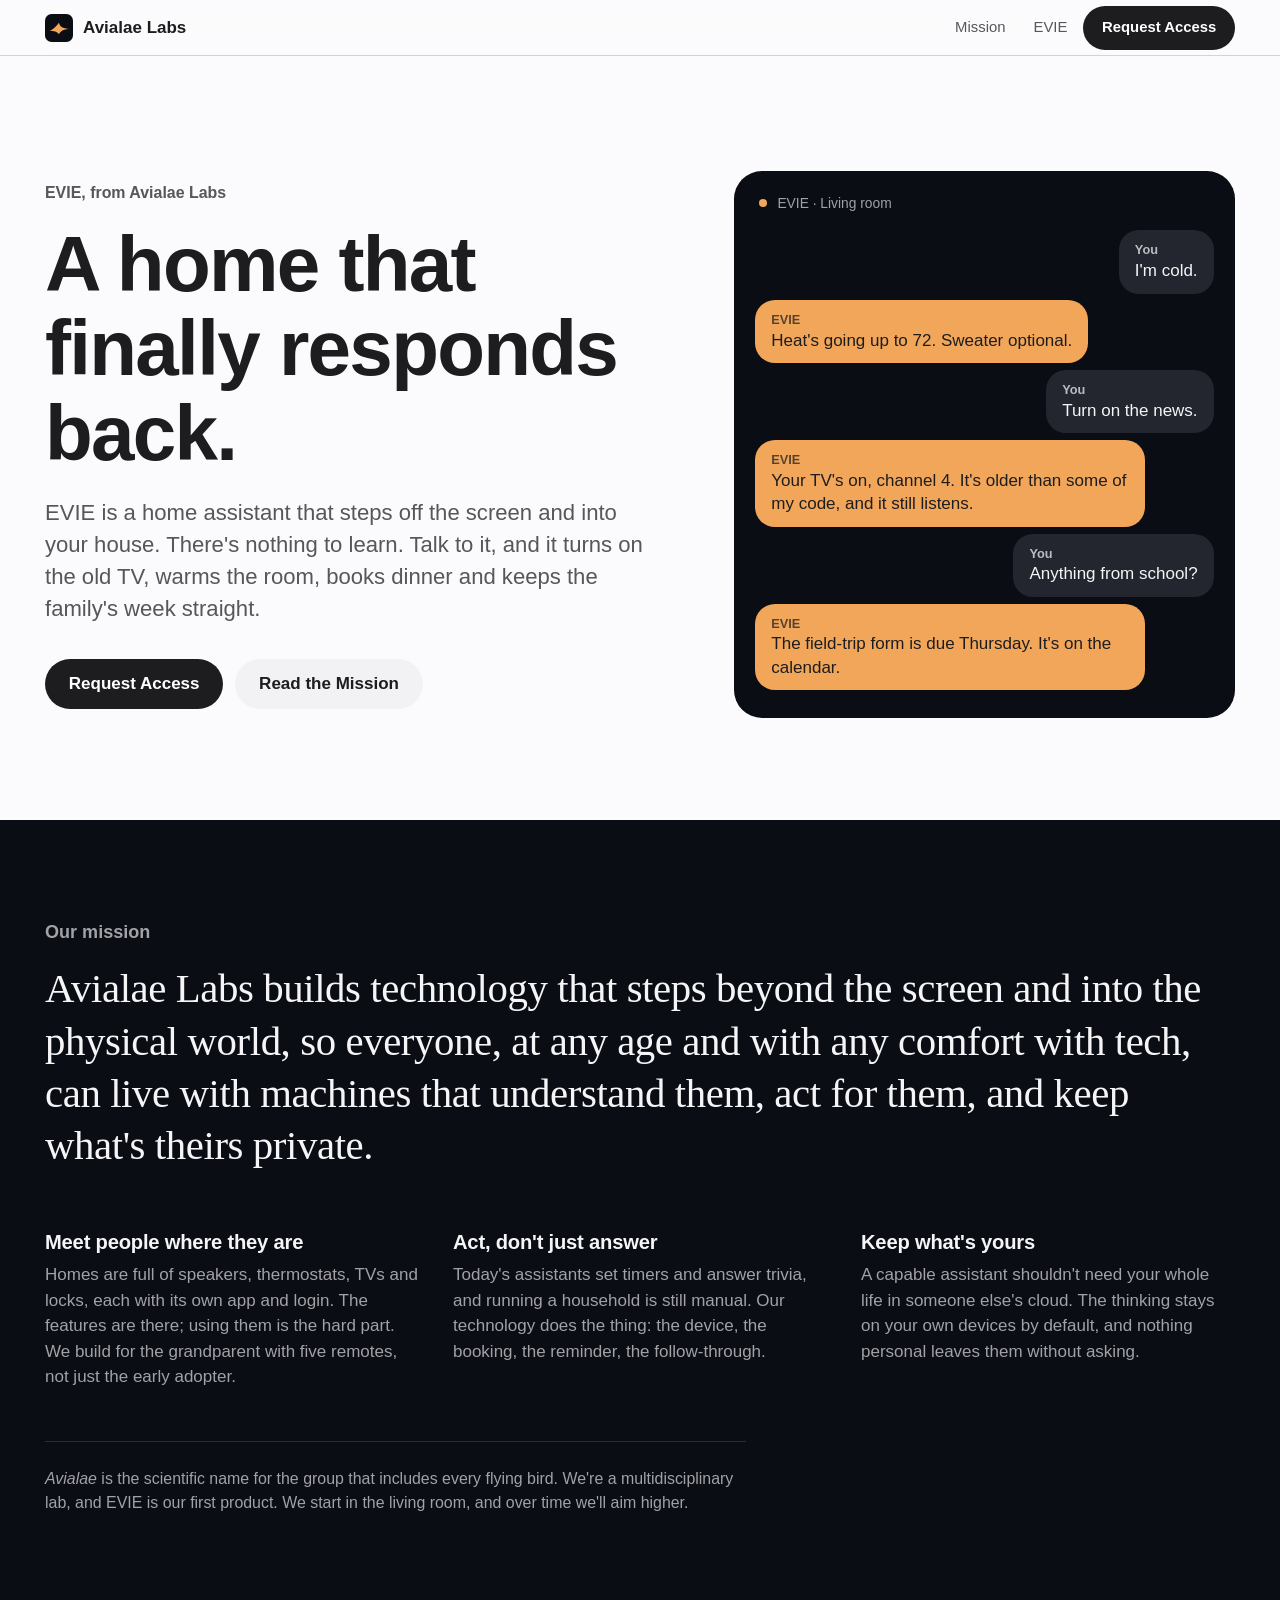
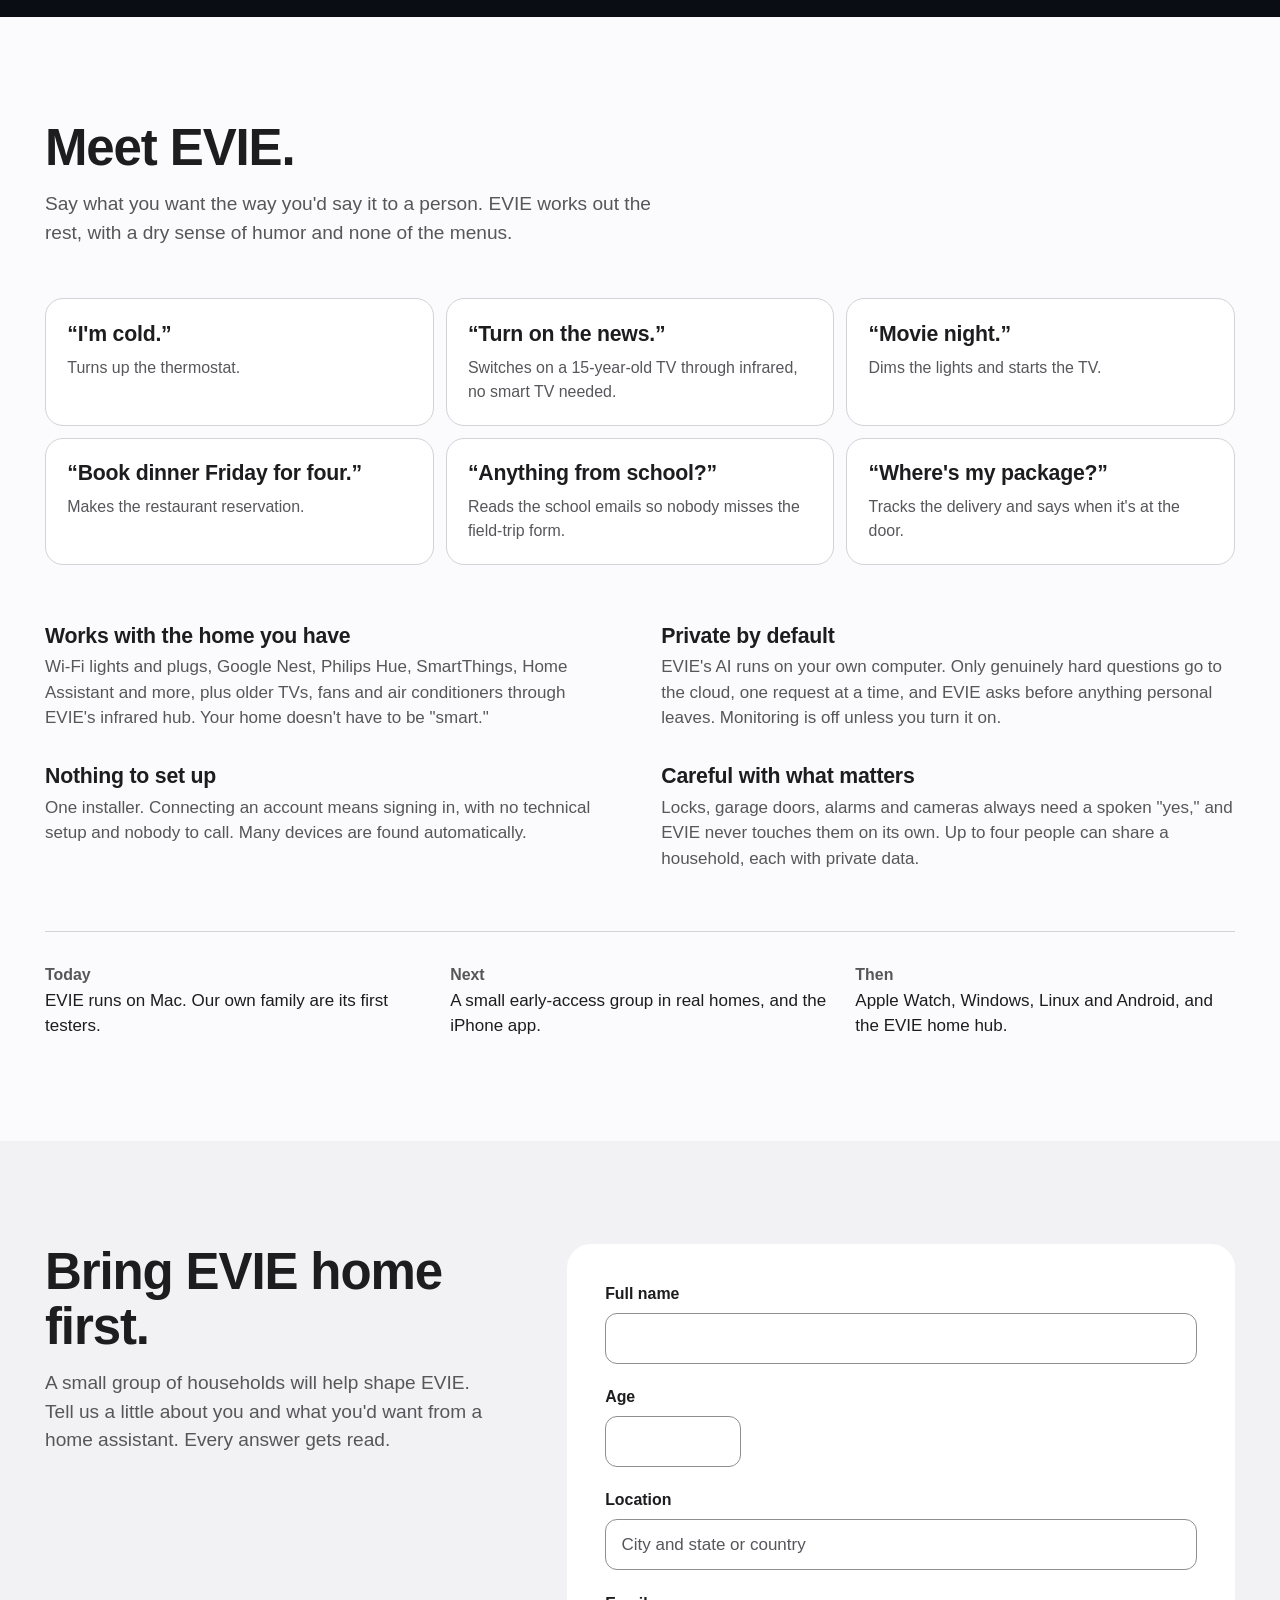
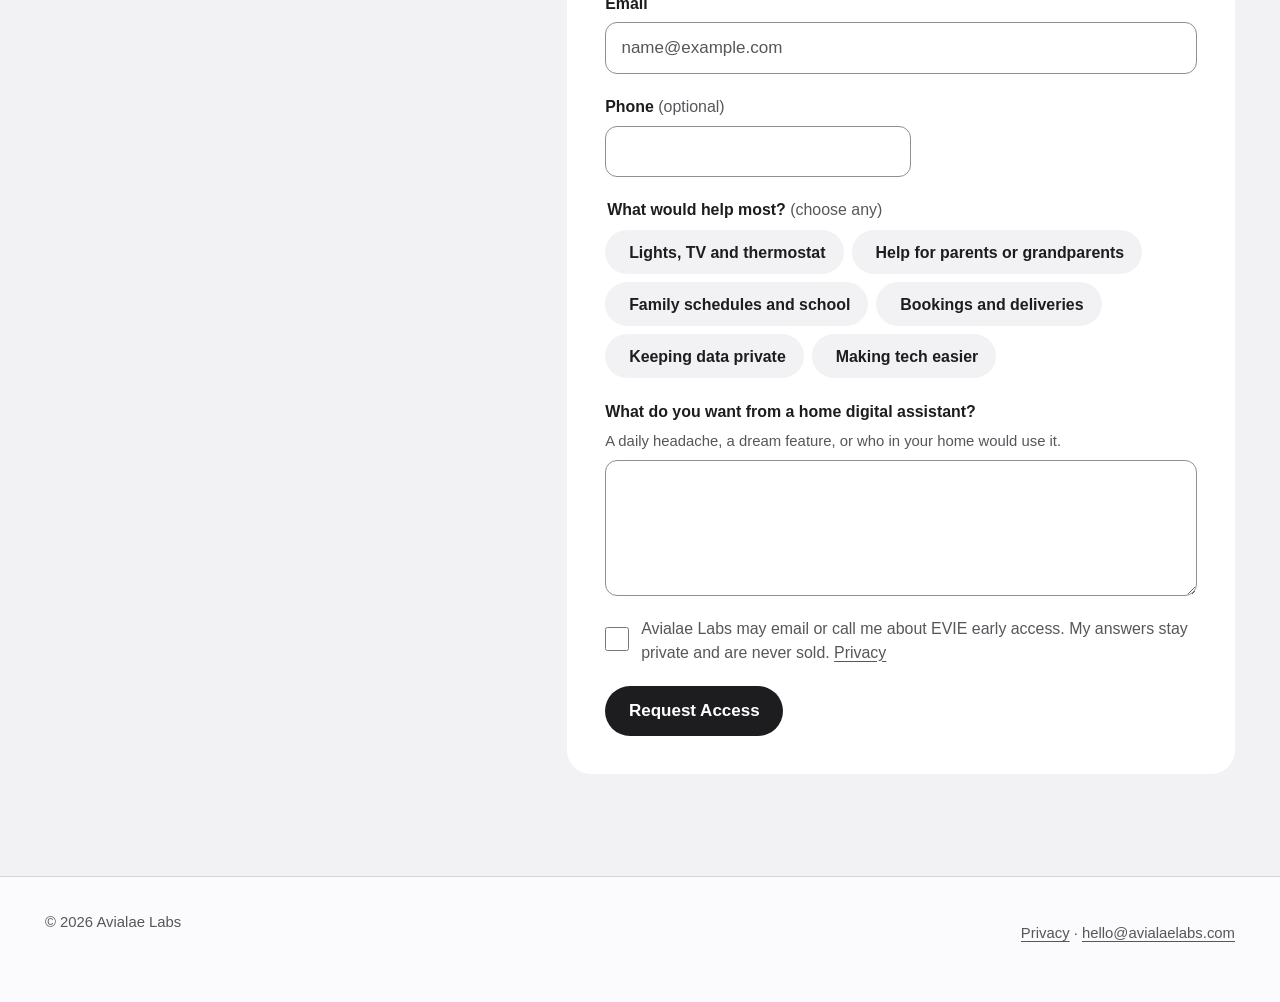
==== index.html @ 268e0ecb "avialaelabs.com" ====
<!doctype html>
<html lang="en">
<head>
<meta charset="utf-8">
<meta name="viewport" content="width=device-width, initial-scale=1, viewport-fit=cover">
<meta http-equiv="Content-Security-Policy" content="default-src 'none'; script-src 'self'; style-src 'self'; img-src 'self' data:; connect-src https://api.avialaelabs.com http://127.0.0.1:8092; base-uri 'none'; form-action 'none'; manifest-src 'self'">
<meta name="referrer" content="no-referrer">
<meta name="color-scheme" content="light dark">
<meta name="theme-color" content="#fbfbfd" media="(prefers-color-scheme: light)">
<meta name="theme-color" content="#0b0d14" media="(prefers-color-scheme: dark)">
<title>Avialae Labs · EVIE</title>
<meta name="description" content="Avialae Labs builds technology that steps off the screen and into the physical world. Our first product, EVIE, is a home assistant you just talk to. Request early access.">
<meta property="og:title" content="Avialae Labs · EVIE">
<meta property="og:description" content="A home that finally responds back. Request early access to EVIE.">
<meta property="og:type" content="website">
<meta property="og:url" content="https://avialaelabs.com/">
<link rel="icon" href="favicon.svg" type="image/svg+xml">
<link rel="stylesheet" href="styles.css">
<script src="app.js" defer></script>
</head>
<body>
<a class="skip" href="#main">Skip to content</a>

<header class="top">
  <div class="wrap">
    <a class="brand" href="#top" aria-label="Avialae Labs, top of page">
      <svg viewBox="0 0 64 64" aria-hidden="true"><rect width="64" height="64" rx="15" fill="#0b0d14"/><path d="M10 38c8-2 14-8 22-18 2 8 5 12 22 14-12 1-18 4-22 12-5-6-11-8-22-8z" fill="#f2a65a"/></svg>
      Avialae Labs
    </a>
    <nav class="links" aria-label="Main">
      <a href="#mission">Mission</a>
      <a href="#evie">EVIE</a>
      <a class="btn small" href="#join">Request Access</a>
    </nav>
  </div>
</header>

<main id="main">
  <section class="hero" id="top">
    <div class="wrap">
      <div>
        <p class="kicker">EVIE, from Avialae Labs</p>
        <h1>A home that finally responds back.</h1>
        <p class="lede">EVIE is a home assistant that steps off the screen and into your house. There's nothing to learn. Talk to it, and it turns on the old TV, warms the room, books dinner and keeps the family's week straight.</p>
        <div class="cta">
          <a class="btn" href="#join">Request Access</a>
          <a class="btn secondary" href="#mission">Read the Mission</a>
        </div>
      </div>
      <div class="chat" role="img" aria-label="Example conversation. You: I'm cold. EVIE: Heat's going up to 72. Sweater optional. You: Turn on the news. EVIE: Your TV's on, channel 4. You: Anything from school? EVIE: The field-trip form is due Thursday. It's on the calendar.">
        <div class="head" aria-hidden="true"><span class="dot"></span> EVIE · Living room</div>
        <div class="msg you" aria-hidden="true"><span class="who">You</span>I'm cold.</div>
        <div class="msg evie" aria-hidden="true"><span class="who">EVIE</span>Heat's going up to 72. Sweater optional.</div>
        <div class="msg you" aria-hidden="true"><span class="who">You</span>Turn on the news.</div>
        <div class="msg evie" aria-hidden="true"><span class="who">EVIE</span>Your TV's on, channel 4. It's older than some of my code, and it still listens.</div>
        <div class="msg you" aria-hidden="true"><span class="who">You</span>Anything from school?</div>
        <div class="msg evie" aria-hidden="true"><span class="who">EVIE</span>The field-trip form is due Thursday. It's on the calendar.</div>
      </div>
    </div>
  </section>

  <section class="mission" id="mission">
    <div class="wrap">
      <h2>Our mission</h2>
      <blockquote>
        Avialae Labs builds technology that steps beyond the screen and into the physical world, so everyone, at any age and with any comfort with tech, can live with machines that understand them, act for them, and keep what's theirs private.
      </blockquote>
      <div class="pillars-3">
        <div>
          <h3>Meet people where they are</h3>
          <p>Homes are full of speakers, thermostats, TVs and locks, each with its own app and login. The features are there; using them is the hard part. We build for the grandparent with five remotes, not just the early adopter.</p>
        </div>
        <div>
          <h3>Act, don't just answer</h3>
          <p>Today's assistants set timers and answer trivia, and running a household is still manual. Our technology does the thing: the device, the booking, the reminder, the follow-through.</p>
        </div>
        <div>
          <h3>Keep what's yours</h3>
          <p>A capable assistant shouldn't need your whole life in someone else's cloud. The thinking stays on your own devices by default, and nothing personal leaves them without asking.</p>
        </div>
      </div>
      <p class="name-note"><i>Avialae</i> is the scientific name for the group that includes every flying bird. We're a multidisciplinary lab, and EVIE is our first product. We start in the living room, and over time we'll aim higher.</p>
    </div>
  </section>

  <section id="evie">
    <div class="wrap">
      <div class="head-block">
        <h2>Meet EVIE.</h2>
        <p>Say what you want the way you'd say it to a person. EVIE works out the rest, with a dry sense of humor and none of the menus.</p>
      </div>
      <div class="says">
        <div class="say"><q>I'm cold.</q><p>Turns up the thermostat.</p></div>
        <div class="say"><q>Turn on the news.</q><p>Switches on a 15-year-old TV through infrared, no smart TV needed.</p></div>
        <div class="say"><q>Movie night.</q><p>Dims the lights and starts the TV.</p></div>
        <div class="say"><q>Book dinner Friday for four.</q><p>Makes the restaurant reservation.</p></div>
        <div class="say"><q>Anything from school?</q><p>Reads the school emails so nobody misses the field-trip form.</p></div>
        <div class="say"><q>Where's my package?</q><p>Tracks the delivery and says when it's at the door.</p></div>
      </div>

      <div class="pillars">
        <div class="pillar">
          <h3>Works with the home you have</h3>
          <p>Wi-Fi lights and plugs, Google Nest, Philips Hue, SmartThings, Home Assistant and more, plus older TVs, fans and air conditioners through EVIE's infrared hub. Your home doesn't have to be "smart."</p>
        </div>
        <div class="pillar">
          <h3>Private by default</h3>
          <p>EVIE's AI runs on your own computer. Only genuinely hard questions go to the cloud, one request at a time, and EVIE asks before anything personal leaves. Monitoring is off unless you turn it on.</p>
        </div>
        <div class="pillar">
          <h3>Nothing to set up</h3>
          <p>One installer. Connecting an account means signing in, with no technical setup and nobody to call. Many devices are found automatically.</p>
        </div>
        <div class="pillar">
          <h3>Careful with what matters</h3>
          <p>Locks, garage doors, alarms and cameras always need a spoken "yes," and EVIE never touches them on its own. Up to four people can share a household, each with private data.</p>
        </div>
      </div>

      <div class="status">
        <div><h3>Today</h3><p>EVIE runs on Mac. Our own family are its first testers.</p></div>
        <div><h3>Next</h3><p>A small early-access group in real homes, and the iPhone app.</p></div>
        <div><h3>Then</h3><p>Apple Watch, Windows, Linux and Android, and the EVIE home hub.</p></div>
      </div>
    </div>
  </section>

  <section class="join" id="join">
    <div class="wrap">
      <div class="head-block">
        <h2>Bring EVIE home first.</h2>
        <p>A small group of households will help shape EVIE. Tell us a little about you and what you'd want from a home assistant. Every answer gets read.</p>
      </div>

      <div id="form-area">
        <form id="signup" novalidate>
          <div class="field">
            <label for="name">Full name</label>
            <input id="name" name="name" type="text" autocomplete="name" maxlength="100" required aria-describedby="name-err">
            <span class="err" id="name-err" aria-live="polite"></span>
          </div>
          <div class="field">
            <label for="age">Age</label>
            <input class="short" id="age" name="age" type="number" inputmode="numeric" min="13" max="120" required aria-describedby="age-err">
            <span class="err" id="age-err" aria-live="polite"></span>
          </div>
          <div class="field">
            <label for="location">Location</label>
            <input id="location" name="location" type="text" autocomplete="address-level2" maxlength="120" placeholder="City and state or country" required aria-describedby="location-err">
            <span class="err" id="location-err" aria-live="polite"></span>
          </div>
          <div class="field">
            <label for="email">Email</label>
            <input id="email" name="email" type="email" autocomplete="email" autocapitalize="off" spellcheck="false" maxlength="254" placeholder="name@example.com" required aria-describedby="email-err">
            <span class="err" id="email-err" aria-live="polite"></span>
          </div>
          <div class="field">
            <label for="phone">Phone <span class="opt">(optional)</span></label>
            <input class="medium" id="phone" name="phone" type="tel" autocomplete="tel" maxlength="32" aria-describedby="phone-err">
            <span class="err" id="phone-err" aria-live="polite"></span>
          </div>
          <fieldset class="field">
            <legend>What would help most? <span class="opt">(choose any)</span></legend>
            <div class="choices">
              <label class="choice"><input type="checkbox" name="interests" value="home"><span>Lights, TV and thermostat</span></label>
              <label class="choice"><input type="checkbox" name="interests" value="older"><span>Help for parents or grandparents</span></label>
              <label class="choice"><input type="checkbox" name="interests" value="family"><span>Family schedules and school</span></label>
              <label class="choice"><input type="checkbox" name="interests" value="errands"><span>Bookings and deliveries</span></label>
              <label class="choice"><input type="checkbox" name="interests" value="privacy"><span>Keeping data private</span></label>
              <label class="choice"><input type="checkbox" name="interests" value="tech"><span>Making tech easier</span></label>
            </div>
          </fieldset>
          <div class="field">
            <label for="wants">What do you want from a home digital assistant?</label>
            <span class="hint" id="wants-hint">A daily headache, a dream feature, or who in your home would use it.</span>
            <textarea id="wants" name="wants" maxlength="2000" required aria-describedby="wants-hint wants-err"></textarea>
            <span class="err" id="wants-err" aria-live="polite"></span>
          </div>
          <div class="hp" aria-hidden="true">
            <label for="company">Company</label>
            <input id="company" name="company" type="text" tabindex="-1" autocomplete="off">
          </div>
          <div class="field">
            <label class="consent">
              <span class="consent-row"><input id="consent" name="consent" type="checkbox" required aria-describedby="consent-err"></span>
              <span>Avialae Labs may email or call me about EVIE early access. My answers stay private and are never sold. <a href="privacy.html">Privacy</a></span>
            </label>
            <span class="err" id="consent-err" aria-live="polite"></span>
          </div>
          <div class="submit-row">
            <button class="btn" type="submit" id="submit">Request Access</button>
            <span id="form-status" role="status" aria-live="polite"></span>
          </div>
        </form>
      </div>
    </div>
  </section>
</main>

<footer>
  <div class="wrap">
    <span>© <span id="year">2026</span> Avialae Labs</span>
    <span><a href="privacy.html">Privacy</a> · <a href="mailto:hello@avialaelabs.com">hello@avialaelabs.com</a></span>
  </div>
</footer>
</body>
</html>
---- styles.css ----
/* Avialae Labs. Apple's system fonts and semantic tokens; the one warm color
   is EVIE's voice (amber), used only where EVIE speaks. */
:root {
  color-scheme: light dark;
  --surface: #fbfbfd;
  --raised: #ffffff;
  --fill: #f2f2f5;
  --label: #1d1d1f;
  --label-2: #56565b;
  --separator: #d2d2d7;
  --field-border: #8e8e93;
  --action: #1d1d1f;
  --action-label: #ffffff;
  --night: #0b0d14;
  --night-label: #f5f5f7;
  --night-label-2: #a1a1a6;
  --night-fill: #23262f;
  --evie: #f2a65a;
  --evie-label: #1d1d1f;
  --error: #b42318;
  --focus: #0066cc;
  --radius: 18px;
  --glass: rgba(251, 251, 253, 0.78);
}
@media (prefers-color-scheme: dark) {
  :root:not([data-theme="light"]) {
    --surface: #0b0d14; --raised: #16181f; --fill: #23262f; --label: #f5f5f7; --label-2: #a1a1a6;
    --separator: #2c2e36; --field-border: #6e6e76; --action: #f5f5f7; --action-label: #0b0d14;
    --night: #000000; --error: #ff7b6e; --focus: #5aa2ff; --glass: rgba(11, 13, 20, 0.72);
  }
}
:root[data-theme="dark"] {
  --surface: #0b0d14; --raised: #16181f; --fill: #23262f; --label: #f5f5f7; --label-2: #a1a1a6;
  --separator: #2c2e36; --field-border: #6e6e76; --action: #f5f5f7; --action-label: #0b0d14;
  --night: #000000; --error: #ff7b6e; --focus: #5aa2ff; --glass: rgba(11, 13, 20, 0.72);
}
/* Increase Contrast: stronger secondary text and edges. */
@media (prefers-contrast: more) {
  :root { --label-2: #3a3a3f; --separator: #8e8e93; --field-border: #3a3a3f; --night-label-2: #d1d1d6; }
}
@media (prefers-contrast: more) and (prefers-color-scheme: dark) {
  :root:not([data-theme="light"]) { --label-2: #d1d1d6; --separator: #8e8e93; --field-border: #c7c7cc; }
}

/* Type: system fonts. On iPhone and iPad, -apple-system-body follows the
   person's text size (Dynamic Type); everything below is in rem so it scales. */
html { font-size: 106.25%; -webkit-text-size-adjust: 100%; }
@supports (font: -apple-system-body) { html { font: -apple-system-body; } }
* { box-sizing: border-box; }
body {
  margin: 0; background: var(--surface); color: var(--label);
  font-family: -apple-system, BlinkMacSystemFont, "SF Pro Text", "Segoe UI", Roboto, "Helvetica Neue", Arial, sans-serif;
  font-size: 1rem; line-height: 1.5; -webkit-font-smoothing: antialiased; text-rendering: optimizeLegibility;
}
h1, h2, h3 {
  font-family: -apple-system, BlinkMacSystemFont, "SF Pro Display", "Segoe UI", Roboto, sans-serif;
  font-weight: 700; line-height: 1.08; letter-spacing: -0.022em; margin: 0;
}
p { margin: 0; }
a { color: inherit; text-underline-offset: 0.18em; }
:focus-visible { outline: 3px solid var(--focus); outline-offset: 3px; border-radius: 8px; }
html { scroll-behavior: smooth; }
@media (prefers-reduced-motion: reduce) { html { scroll-behavior: auto; } *, *::before { transition: none !important; animation: none !important; } }

.wrap { width: min(70rem, 100% - 32px); margin-inline: auto; }
.skip { position: absolute; left: -999px; top: 8px; z-index: 10; background: var(--raised); padding: 10px 16px; border-radius: 10px; }
.skip:focus { left: 16px; }

/* Header: the one floating, functional layer, so the one place with a material. */
.top {
  position: sticky; top: 0; z-index: 5; background: var(--glass);
  -webkit-backdrop-filter: saturate(180%) blur(20px); backdrop-filter: saturate(180%) blur(20px);
  border-bottom: 1px solid var(--separator);
}
@media (prefers-reduced-transparency: reduce) { .top { background: var(--surface); -webkit-backdrop-filter: none; backdrop-filter: none; } }
.top .wrap { display: flex; align-items: center; justify-content: space-between; gap: 16px; min-height: 3.25rem; }
.brand { display: inline-flex; align-items: center; gap: 10px; min-height: 44px; text-decoration: none; font-weight: 600; }
.brand svg { width: 28px; height: 28px; flex: none; }
.links { display: flex; align-items: center; gap: 4px; }
.links a:not(.btn) { display: inline-flex; align-items: center; min-height: 44px; padding: 0 12px; text-decoration: none; color: var(--label-2); font-size: 0.875rem; }
.links a:not(.btn):hover { color: var(--label); }
@media (max-width: 40rem) { .links a:not(.btn) { display: none; } }

/* Buttons: capsules. Filled = the one primary action; gray = everything else. */
.btn {
  display: inline-flex; align-items: center; justify-content: center; gap: 8px; min-height: 50px; padding: 0 1.4rem;
  border: 0; border-radius: 999px; background: var(--action); color: var(--action-label);
  font: inherit; font-size: 1rem; font-weight: 600; text-decoration: none; cursor: pointer;
  transition: opacity .15s ease, transform .15s ease;
}
.btn:hover { opacity: .86; }
.btn:active { transform: scale(.98); }
.btn.secondary { background: var(--fill); color: var(--label); }
.btn.small { min-height: 44px; padding: 0 1.1rem; font-size: 0.875rem; }
.btn[disabled] { opacity: .5; cursor: progress; transform: none; }

/* Hero */
.hero { padding: clamp(3rem, 9vw, 7rem) 0 clamp(3.5rem, 8vw, 6rem); }
.hero .wrap { display: grid; grid-template-columns: 1.1fr .9fr; gap: clamp(2rem, 6vw, 4.5rem); align-items: center; }
@media (max-width: 56rem) { .hero .wrap { grid-template-columns: 1fr; } }
.kicker { font-size: 0.9375rem; font-weight: 600; color: var(--label-2); margin-bottom: 1rem; }
.hero h1 { font-size: clamp(2.6rem, 6.4vw, 4.6rem); }
.lede { font-size: clamp(1.15rem, 2vw, 1.3rem); line-height: 1.45; color: var(--label-2); margin-top: 1.25rem; max-width: 32em; }
.cta { display: flex; flex-wrap: wrap; gap: 12px; margin-top: 2rem; }

/* Signature: EVIE's side of a conversation, the only warm color on the page. */
.chat { background: var(--night); color: var(--night-label); border-radius: 28px; padding: 1.25rem; }
.chat .head { display: flex; align-items: center; gap: 10px; font-size: 0.8125rem; color: var(--night-label-2); margin: 0 .25rem 1rem; }
.dot { width: 8px; height: 8px; border-radius: 50%; background: var(--evie); }
.msg { width: fit-content; max-width: 85%; padding: .65rem .95rem; border-radius: 20px; font-size: 1rem; line-height: 1.38; margin: .4rem 0; }
.msg.you { margin-left: auto; background: var(--night-fill); }
.msg.evie { background: var(--evie); color: var(--evie-label); }
.msg .who { display: block; font-size: 0.75rem; font-weight: 600; opacity: .72; }

/* Sections */
section { padding: clamp(3.5rem, 8vw, 6.5rem) 0; scroll-margin-top: 3.25rem; }
.head-block { max-width: 38rem; margin-bottom: clamp(1.75rem, 4vw, 3rem); }
.head-block h2 { font-size: clamp(2rem, 4.4vw, 3rem); }
.head-block p { color: var(--label-2); margin-top: .9rem; font-size: 1.125rem; }

.mission { background: var(--night); color: var(--night-label); }
.mission h2 { font-size: 1.0625rem; letter-spacing: 0; color: var(--night-label-2); font-weight: 600; margin-bottom: 1.25rem; }
/* The one typographic moment: New York, Apple's serif, for the mission itself. */
.mission blockquote {
  margin: 0; max-width: 30em; font-family: ui-serif, "New York", Georgia, serif; font-weight: 500;
  font-size: clamp(1.6rem, 3.4vw, 2.4rem); line-height: 1.28; letter-spacing: -0.01em;
}
.pillars-3 { display: grid; grid-template-columns: repeat(3, 1fr); gap: 2rem; margin-top: 3.5rem; }
@media (max-width: 52rem) { .pillars-3 { grid-template-columns: 1fr; gap: 1.5rem; } }
.pillars-3 h3 { font-size: 1.1875rem; letter-spacing: -0.01em; margin-bottom: .5rem; }
.pillars-3 p { color: var(--night-label-2); }
.name-note { margin-top: 3rem; padding-top: 1.5rem; border-top: 1px solid #2c2e36; color: var(--night-label-2); font-size: 0.9375rem; max-width: 44em; }

.says { display: grid; grid-template-columns: repeat(3, 1fr); gap: 12px; }
@media (max-width: 56rem) { .says { grid-template-columns: repeat(2, 1fr); } }
@media (max-width: 36rem) { .says { grid-template-columns: 1fr; } }
.say { background: var(--raised); border: 1px solid var(--separator); border-radius: var(--radius); padding: 1.25rem; }
.say q { display: block; font-size: 1.25rem; font-weight: 600; letter-spacing: -0.01em; line-height: 1.25; }
.say p { color: var(--label-2); margin-top: .5rem; font-size: 0.9375rem; }

.pillars { display: grid; grid-template-columns: repeat(2, 1fr); gap: 2rem 2.5rem; margin-top: 3.5rem; }
@media (max-width: 46rem) { .pillars { grid-template-columns: 1fr; } }
.pillar h3 { font-size: 1.25rem; letter-spacing: -0.01em; margin-bottom: .4rem; }
.pillar p { color: var(--label-2); }

.status { margin-top: 3.5rem; border-top: 1px solid var(--separator); padding-top: 2rem; display: grid; grid-template-columns: repeat(3, 1fr); gap: 1.5rem; }
@media (max-width: 46rem) { .status { grid-template-columns: 1fr; } }
.status h3 { font-size: 0.9375rem; letter-spacing: 0; color: var(--label-2); margin-bottom: .3rem; }

/* Form: one column, labels above fields, sizes that hint at the answer. */
.join { background: var(--fill); }
.join .wrap { display: grid; grid-template-columns: .8fr 1.2fr; gap: clamp(2rem, 6vw, 4.5rem); align-items: start; }
@media (max-width: 56rem) { .join .wrap { grid-template-columns: 1fr; } }
.join .head-block { position: sticky; top: 5rem; margin-bottom: 0; }
@media (max-width: 56rem) { .join .head-block { position: static; } }
form, .done { background: var(--raised); border-radius: 24px; padding: clamp(1.25rem, 3.5vw, 2.25rem); }
form { display: grid; gap: 1.25rem; }
.field { display: grid; gap: .4rem; }
label, legend { font-weight: 600; font-size: 0.9375rem; }
.opt { font-weight: 400; color: var(--label-2); }
.hint { font-size: 0.875rem; color: var(--label-2); }
input[type=text], input[type=email], input[type=tel], input[type=number], textarea {
  width: 100%; min-height: 50px; padding: .7rem .9rem; font: inherit; font-size: 1rem; color: var(--label);
  background: var(--raised); border: 1px solid var(--field-border); border-radius: 12px;
}
input.short { max-width: 8rem; }
input.medium { max-width: 18rem; }
textarea { min-height: 8rem; resize: vertical; line-height: 1.45; }
input::placeholder, textarea::placeholder { color: var(--label-2); opacity: 1; }
input:focus, textarea:focus { outline: none; border-color: var(--focus); box-shadow: 0 0 0 3px color-mix(in srgb, var(--focus) 30%, transparent); }
[aria-invalid="true"] { border-color: var(--error) !important; }
.err { color: var(--error); font-size: 0.875rem; }
.err:empty { display: none; }
fieldset { border: 0; padding: 0; margin: 0; min-width: 0; }
.choices { display: flex; flex-wrap: wrap; gap: 8px; margin-top: .5rem; }
.choice { position: relative; display: inline-flex; }
.choice input { position: absolute; inset: 0; opacity: 0; margin: 0; cursor: pointer; }
.choice span {
  display: inline-flex; align-items: center; gap: 6px; min-height: 44px; padding: 0 1rem; border-radius: 999px;
  background: var(--fill); font-size: 0.9375rem; border: 1px solid transparent;
}
/* Selected is shown by a checkmark and weight, not by color alone. */
.choice span::before { content: ""; width: 0; overflow: hidden; transition: width .15s ease; }
.choice input:checked + span { background: var(--action); color: var(--action-label); font-weight: 600; }
.choice input:checked + span::before { content: "\2713"; width: 1em; }
.choice input:focus-visible + span { outline: 3px solid var(--focus); outline-offset: 2px; }
.consent { display: flex; gap: 12px; align-items: flex-start; font-weight: 400; color: var(--label-2); font-size: 0.9375rem; }
.consent input { width: 24px; height: 24px; margin: 0; flex: none; accent-color: var(--action); }
.consent-row { min-height: 44px; display: flex; align-items: center; }
.hp { position: absolute; left: -9999px; width: 1px; height: 1px; overflow: hidden; }
.submit-row { display: flex; flex-wrap: wrap; align-items: center; gap: 1rem; }
#form-status { font-size: 0.9375rem; color: var(--error); }
.done h3 { font-size: 1.75rem; margin-bottom: .6rem; }
.done p { color: var(--label-2); }
.done svg { width: 44px; height: 44px; margin-bottom: .9rem; color: var(--label); }

footer { border-top: 1px solid var(--separator); padding: 2rem 0 2.75rem; font-size: 0.875rem; color: var(--label-2); }
footer .wrap { display: flex; flex-wrap: wrap; justify-content: space-between; gap: 1rem; }
footer a { color: var(--label-2); display: inline-flex; align-items: center; min-height: 44px; }

/* Privacy page */
.doc { width: min(44rem, 100% - 32px); margin: 0 auto; padding: 2rem 0 4.5rem; }
.doc .back { display: inline-flex; align-items: center; min-height: 44px; margin-bottom: 1.5rem; color: var(--label-2); text-decoration: none; font-size: 0.9375rem; }
.doc .back::before { content: "\2039"; font-size: 1.4em; margin-right: .35rem; line-height: 1; }
.doc h1 { font-size: clamp(2.2rem, 6vw, 3rem); margin-bottom: .4rem; }
.doc h2 { font-size: 1.375rem; letter-spacing: -0.01em; margin: 2.25rem 0 .5rem; }
.doc p, .doc li { color: var(--label-2); }
.doc ul { padding-left: 1.2em; margin: 0; }
.doc li + li { margin-top: .35rem; }
.doc .updated { font-size: 0.9375rem; border-bottom: 1px solid var(--separator); padding-bottom: 1.5rem; }
.doc a { color: var(--label); }
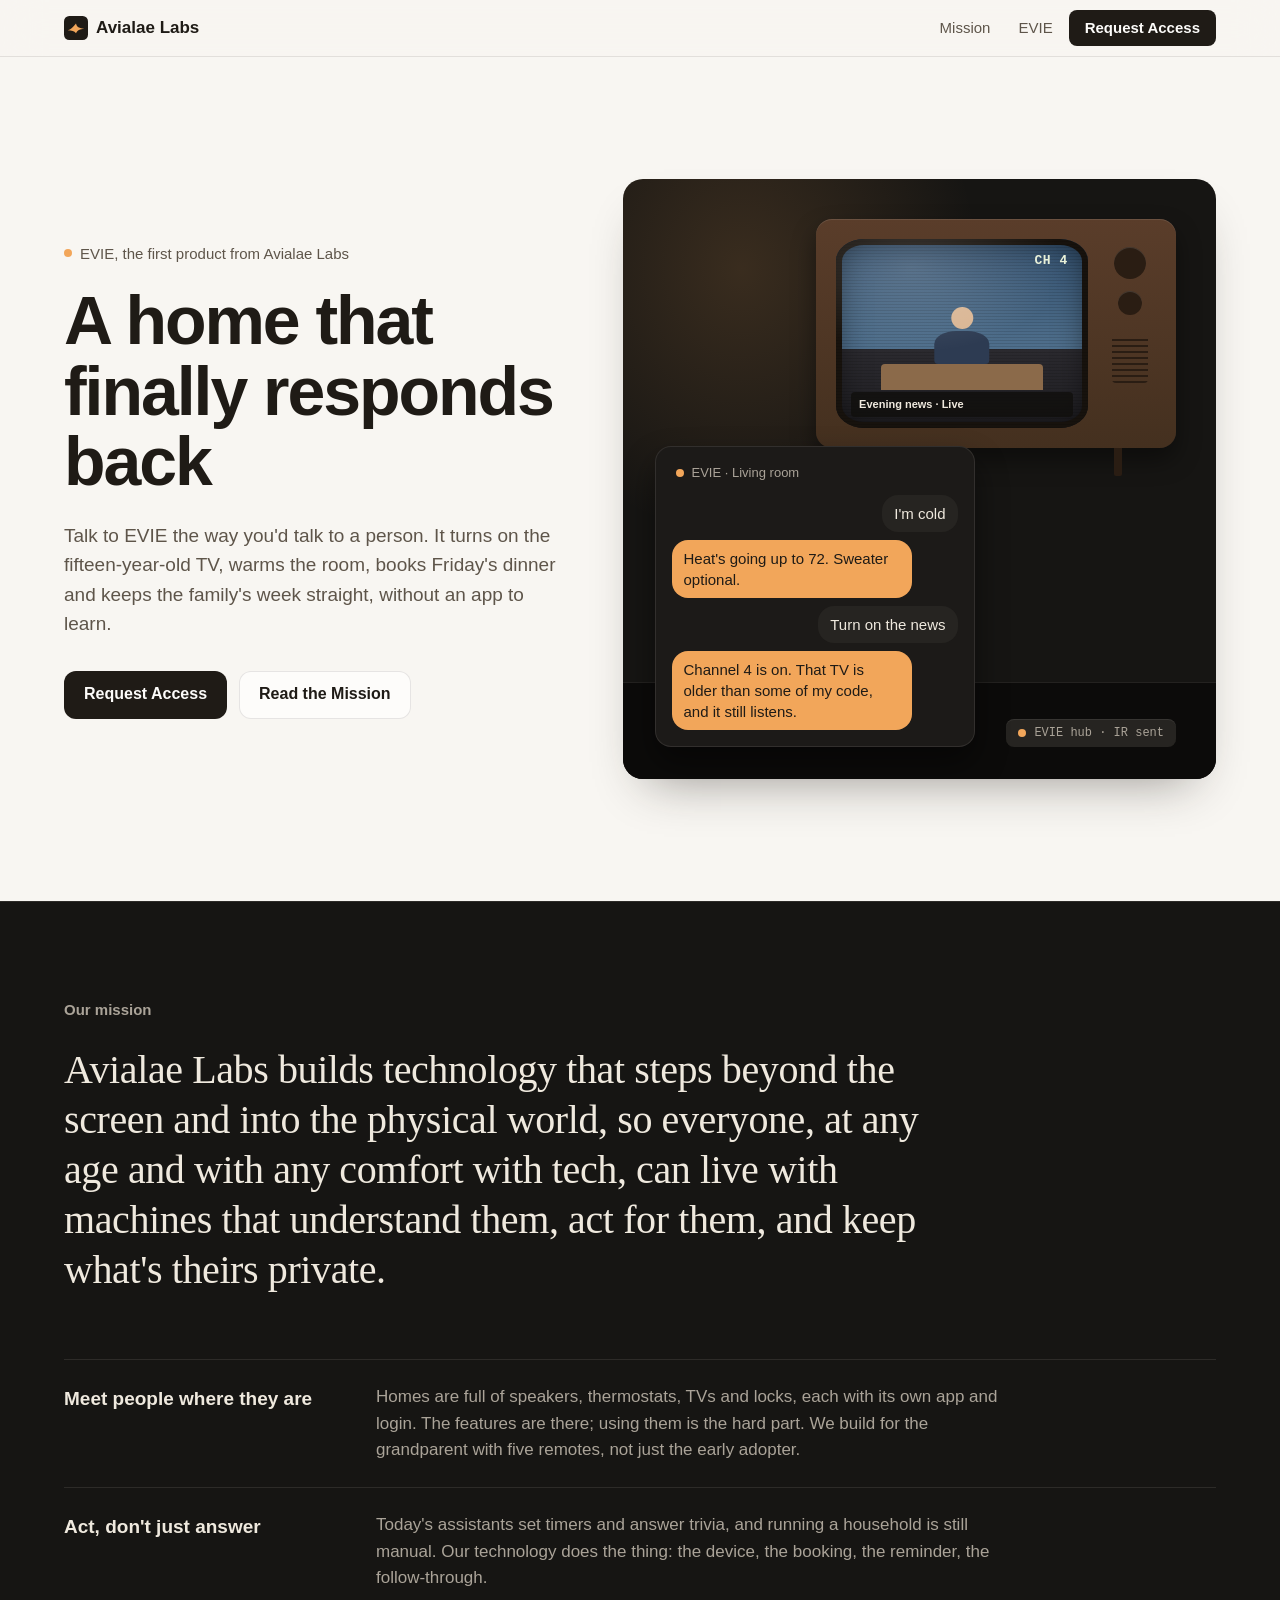
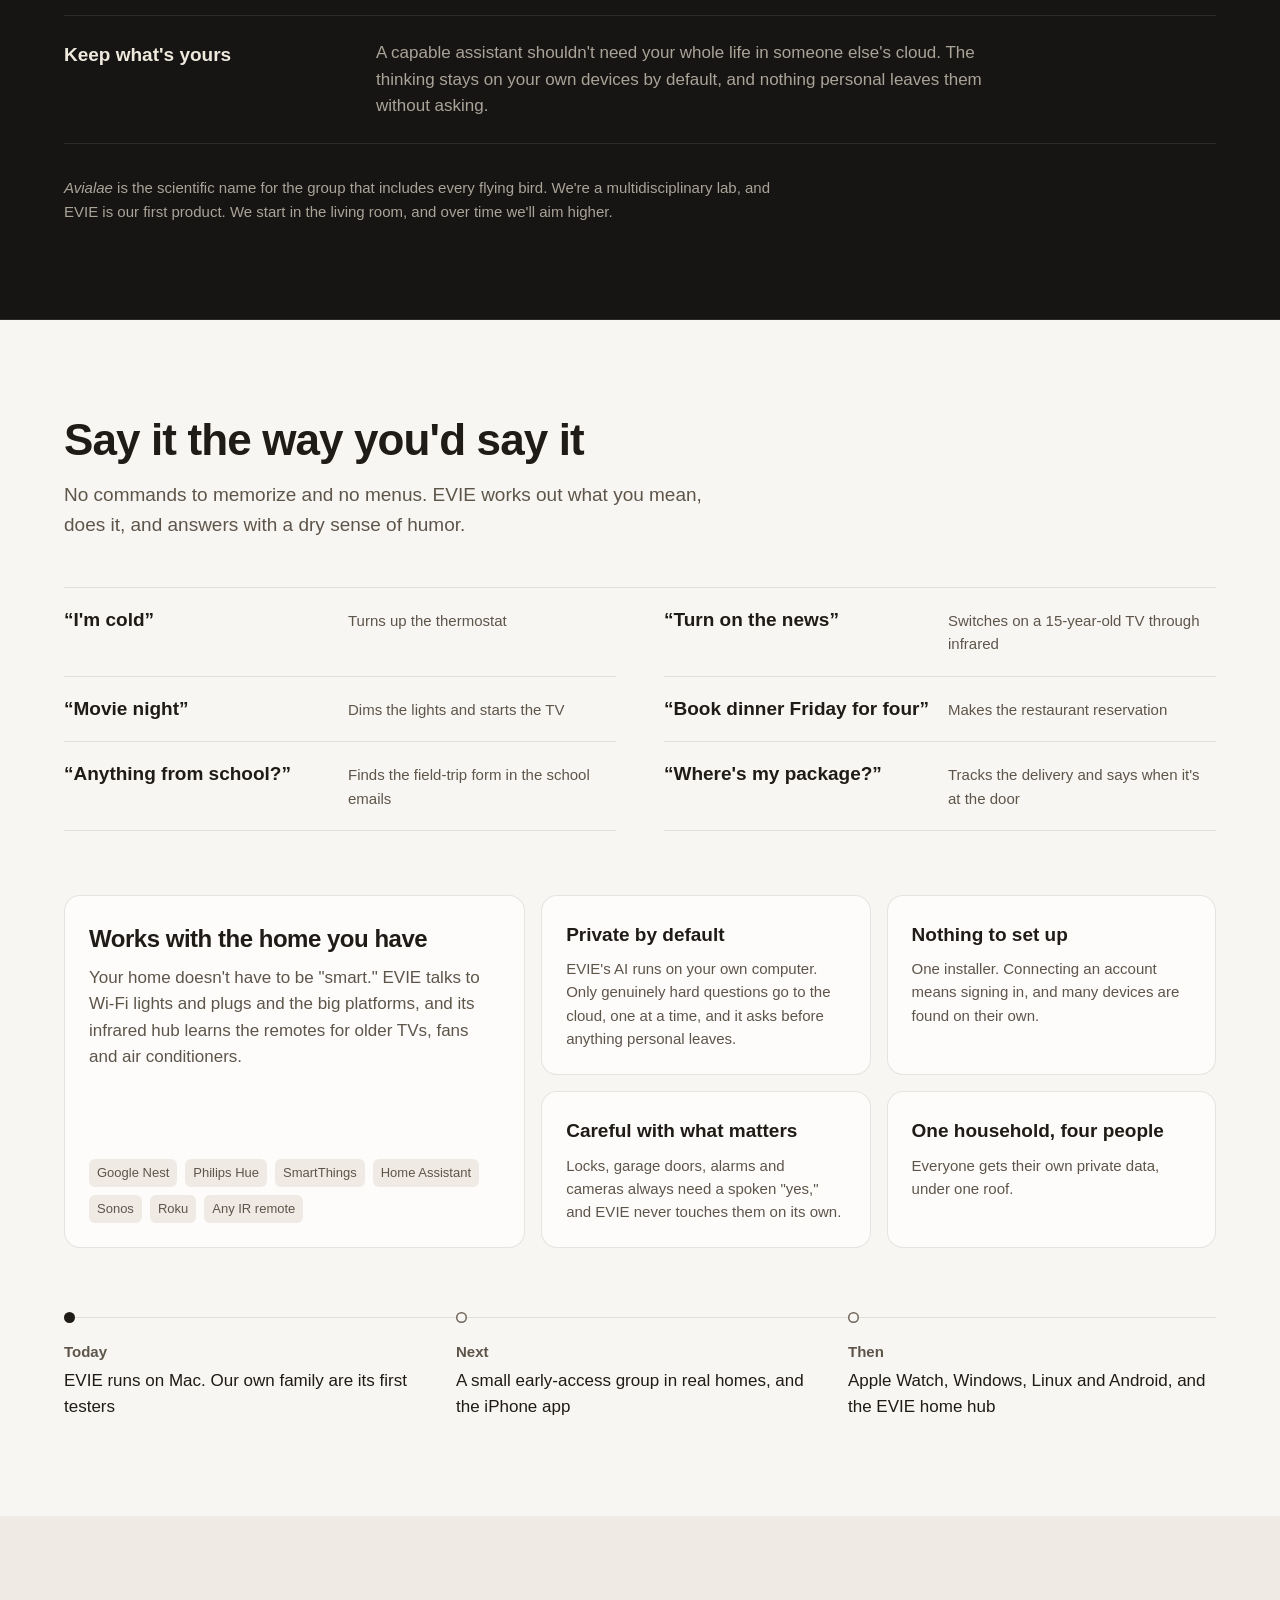
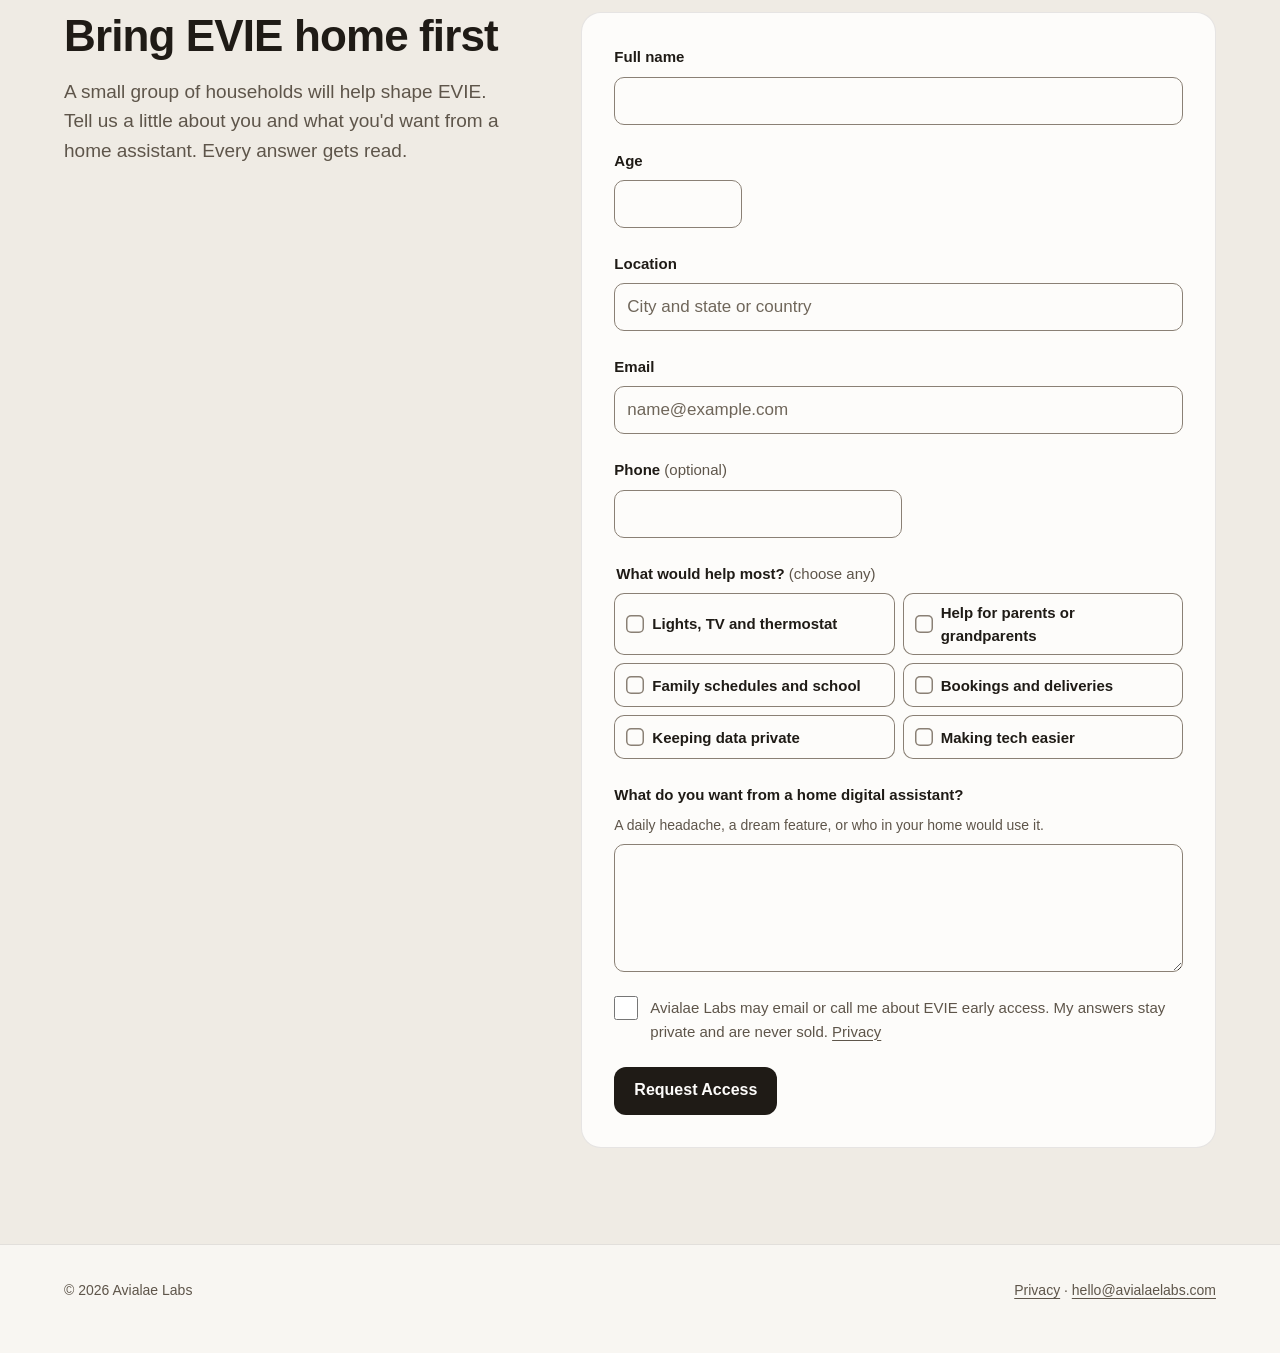
==== commit 0a96251e: "Living-room hero, warm palette, cleaner rhythm" ====
--- a/index.html
+++ b/index.html
@@ -6,8 +6,8 @@
 <meta http-equiv="Content-Security-Policy" content="default-src 'none'; script-src 'self'; style-src 'self'; img-src 'self' data:; connect-src https://api.avialaelabs.com http://127.0.0.1:8092; base-uri 'none'; form-action 'none'; manifest-src 'self'">
 <meta name="referrer" content="no-referrer">
 <meta name="color-scheme" content="light dark">
-<meta name="theme-color" content="#fbfbfd" media="(prefers-color-scheme: light)">
-<meta name="theme-color" content="#0b0d14" media="(prefers-color-scheme: dark)">
+<meta name="theme-color" content="#f8f6f2" media="(prefers-color-scheme: light)">
+<meta name="theme-color" content="#161513" media="(prefers-color-scheme: dark)">
 <title>Avialae Labs · EVIE</title>
 <meta name="description" content="Avialae Labs builds technology that steps off the screen and into the physical world. Our first product, EVIE, is a home assistant you just talk to. Request early access.">
 <meta property="og:title" content="Avialae Labs · EVIE">
@@ -24,7 +24,7 @@
 <header class="top">
   <div class="wrap">
     <a class="brand" href="#top" aria-label="Avialae Labs, top of page">
-      <svg viewBox="0 0 64 64" aria-hidden="true"><rect width="64" height="64" rx="15" fill="#0b0d14"/><path d="M10 38c8-2 14-8 22-18 2 8 5 12 22 14-12 1-18 4-22 12-5-6-11-8-22-8z" fill="#f2a65a"/></svg>
+      <svg viewBox="0 0 64 64" aria-hidden="true"><rect width="64" height="64" rx="14" fill="#1f1b16"/><path d="M10 38c8-2 14-8 22-18 2 8 5 12 22 14-12 1-18 4-22 12-5-6-11-8-22-8z" fill="#f2a65a"/></svg>
       Avialae Labs
     </a>
     <nav class="links" aria-label="Main">
@@ -39,96 +39,120 @@
   <section class="hero" id="top">
     <div class="wrap">
       <div>
-        <p class="kicker">EVIE, from Avialae Labs</p>
-        <h1>A home that finally responds back.</h1>
-        <p class="lede">EVIE is a home assistant that steps off the screen and into your house. There's nothing to learn. Talk to it, and it turns on the old TV, warms the room, books dinner and keeps the family's week straight.</p>
+        <p class="kicker"><span class="light" aria-hidden="true"></span>EVIE, the first product from Avialae Labs</p>
+        <h1>A home that finally responds back</h1>
+        <p class="lede">Talk to EVIE the way you'd talk to a person. It turns on the fifteen-year-old TV, warms the room, books Friday's dinner and keeps the family's week straight, without an app to learn.</p>
         <div class="cta">
           <a class="btn" href="#join">Request Access</a>
           <a class="btn secondary" href="#mission">Read the Mission</a>
         </div>
       </div>
-      <div class="chat" role="img" aria-label="Example conversation. You: I'm cold. EVIE: Heat's going up to 72. Sweater optional. You: Turn on the news. EVIE: Your TV's on, channel 4. You: Anything from school? EVIE: The field-trip form is due Thursday. It's on the calendar.">
-        <div class="head" aria-hidden="true"><span class="dot"></span> EVIE · Living room</div>
-        <div class="msg you" aria-hidden="true"><span class="who">You</span>I'm cold.</div>
-        <div class="msg evie" aria-hidden="true"><span class="who">EVIE</span>Heat's going up to 72. Sweater optional.</div>
-        <div class="msg you" aria-hidden="true"><span class="who">You</span>Turn on the news.</div>
-        <div class="msg evie" aria-hidden="true"><span class="who">EVIE</span>Your TV's on, channel 4. It's older than some of my code, and it still listens.</div>
-        <div class="msg you" aria-hidden="true"><span class="who">You</span>Anything from school?</div>
-        <div class="msg evie" aria-hidden="true"><span class="who">EVIE</span>The field-trip form is due Thursday. It's on the calendar.</div>
+
+      <div class="room" role="img" aria-label="A living room at night. An old wood-cased TV is showing the Channel 4 evening news, and a small EVIE hub with an amber light sits below it. In the chat, you say you're cold and EVIE turns the heat up to 72, then you ask for the news and EVIE switches the TV to channel 4.">
+        <div class="tv" aria-hidden="true">
+          <div class="tv-body">
+            <div class="screen">
+              <span class="channel">CH 4</span>
+              <span class="anchor"></span>
+              <span class="desk"></span>
+              <span class="lower">Evening news · Live</span>
+            </div>
+            <div class="knobs"><i></i><i></i><b></b></div>
+          </div>
+          <div class="tv-legs"><i></i><i></i></div>
+        </div>
+        <div class="hub" aria-hidden="true"><span class="light"></span>EVIE hub · IR sent</div>
+        <div class="chat" aria-hidden="true">
+          <div class="head"><span class="light"></span>EVIE · Living room</div>
+          <p class="msg you">I'm cold</p>
+          <p class="msg evie">Heat's going up to 72. Sweater optional.</p>
+          <p class="msg you">Turn on the news</p>
+          <p class="msg evie">Channel 4 is on. That TV is older than some of my code, and it still listens.</p>
+        </div>
       </div>
     </div>
   </section>
 
   <section class="mission" id="mission">
     <div class="wrap">
-      <h2>Our mission</h2>
+      <h2 class="label">Our mission</h2>
       <blockquote>
         Avialae Labs builds technology that steps beyond the screen and into the physical world, so everyone, at any age and with any comfort with tech, can live with machines that understand them, act for them, and keep what's theirs private.
       </blockquote>
-      <div class="pillars-3">
+      <dl class="beliefs">
         <div>
-          <h3>Meet people where they are</h3>
-          <p>Homes are full of speakers, thermostats, TVs and locks, each with its own app and login. The features are there; using them is the hard part. We build for the grandparent with five remotes, not just the early adopter.</p>
+          <dt>Meet people where they are</dt>
+          <dd>Homes are full of speakers, thermostats, TVs and locks, each with its own app and login. The features are there; using them is the hard part. We build for the grandparent with five remotes, not just the early adopter.</dd>
         </div>
         <div>
-          <h3>Act, don't just answer</h3>
-          <p>Today's assistants set timers and answer trivia, and running a household is still manual. Our technology does the thing: the device, the booking, the reminder, the follow-through.</p>
+          <dt>Act, don't just answer</dt>
+          <dd>Today's assistants set timers and answer trivia, and running a household is still manual. Our technology does the thing: the device, the booking, the reminder, the follow-through.</dd>
         </div>
         <div>
-          <h3>Keep what's yours</h3>
-          <p>A capable assistant shouldn't need your whole life in someone else's cloud. The thinking stays on your own devices by default, and nothing personal leaves them without asking.</p>
-        </div>
-      </div>
+          <dt>Keep what's yours</dt>
+          <dd>A capable assistant shouldn't need your whole life in someone else's cloud. The thinking stays on your own devices by default, and nothing personal leaves them without asking.</dd>
+        </div>
+      </dl>
       <p class="name-note"><i>Avialae</i> is the scientific name for the group that includes every flying bird. We're a multidisciplinary lab, and EVIE is our first product. We start in the living room, and over time we'll aim higher.</p>
     </div>
   </section>
 
   <section id="evie">
     <div class="wrap">
-      <div class="head-block">
-        <h2>Meet EVIE.</h2>
-        <p>Say what you want the way you'd say it to a person. EVIE works out the rest, with a dry sense of humor and none of the menus.</p>
+      <div class="intro">
+        <h2>Say it the way you'd say it</h2>
+        <p>No commands to memorize and no menus. EVIE works out what you mean, does it, and answers with a dry sense of humor.</p>
       </div>
       <div class="says">
-        <div class="say"><q>I'm cold.</q><p>Turns up the thermostat.</p></div>
-        <div class="say"><q>Turn on the news.</q><p>Switches on a 15-year-old TV through infrared, no smart TV needed.</p></div>
-        <div class="say"><q>Movie night.</q><p>Dims the lights and starts the TV.</p></div>
-        <div class="say"><q>Book dinner Friday for four.</q><p>Makes the restaurant reservation.</p></div>
-        <div class="say"><q>Anything from school?</q><p>Reads the school emails so nobody misses the field-trip form.</p></div>
-        <div class="say"><q>Where's my package?</q><p>Tracks the delivery and says when it's at the door.</p></div>
-      </div>
-
-      <div class="pillars">
-        <div class="pillar">
-          <h3>Works with the home you have</h3>
-          <p>Wi-Fi lights and plugs, Google Nest, Philips Hue, SmartThings, Home Assistant and more, plus older TVs, fans and air conditioners through EVIE's infrared hub. Your home doesn't have to be "smart."</p>
-        </div>
-        <div class="pillar">
+        <div class="say"><q>I'm cold</q><p>Turns up the thermostat</p></div>
+        <div class="say"><q>Turn on the news</q><p>Switches on a 15-year-old TV through infrared</p></div>
+        <div class="say"><q>Movie night</q><p>Dims the lights and starts the TV</p></div>
+        <div class="say"><q>Book dinner Friday for four</q><p>Makes the restaurant reservation</p></div>
+        <div class="say"><q>Anything from school?</q><p>Finds the field-trip form in the school emails</p></div>
+        <div class="say"><q>Where's my package?</q><p>Tracks the delivery and says when it's at the door</p></div>
+      </div>
+
+      <div class="promises">
+        <div class="promise lead">
+          <div>
+            <h3>Works with the home you have</h3>
+            <p>Your home doesn't have to be "smart." EVIE talks to Wi-Fi lights and plugs and the big platforms, and its infrared hub learns the remotes for older TVs, fans and air conditioners.</p>
+          </div>
+          <div class="devices" aria-label="Some of what EVIE works with">
+            <span>Google Nest</span><span>Philips Hue</span><span>SmartThings</span><span>Home Assistant</span>
+            <span>Sonos</span><span>Roku</span><span>Any IR remote</span>
+          </div>
+        </div>
+        <div class="promise">
           <h3>Private by default</h3>
-          <p>EVIE's AI runs on your own computer. Only genuinely hard questions go to the cloud, one request at a time, and EVIE asks before anything personal leaves. Monitoring is off unless you turn it on.</p>
-        </div>
-        <div class="pillar">
+          <p>EVIE's AI runs on your own computer. Only genuinely hard questions go to the cloud, one at a time, and it asks before anything personal leaves.</p>
+        </div>
+        <div class="promise">
           <h3>Nothing to set up</h3>
-          <p>One installer. Connecting an account means signing in, with no technical setup and nobody to call. Many devices are found automatically.</p>
-        </div>
-        <div class="pillar">
+          <p>One installer. Connecting an account means signing in, and many devices are found on their own.</p>
+        </div>
+        <div class="promise">
           <h3>Careful with what matters</h3>
-          <p>Locks, garage doors, alarms and cameras always need a spoken "yes," and EVIE never touches them on its own. Up to four people can share a household, each with private data.</p>
-        </div>
-      </div>
-
-      <div class="status">
-        <div><h3>Today</h3><p>EVIE runs on Mac. Our own family are its first testers.</p></div>
-        <div><h3>Next</h3><p>A small early-access group in real homes, and the iPhone app.</p></div>
-        <div><h3>Then</h3><p>Apple Watch, Windows, Linux and Android, and the EVIE home hub.</p></div>
+          <p>Locks, garage doors, alarms and cameras always need a spoken "yes," and EVIE never touches them on its own.</p>
+        </div>
+        <div class="promise">
+          <h3>One household, four people</h3>
+          <p>Everyone gets their own private data, under one roof.</p>
+        </div>
+      </div>
+
+      <div class="road">
+        <div class="stop now"><h3>Today</h3><p>EVIE runs on Mac. Our own family are its first testers</p></div>
+        <div class="stop"><h3>Next</h3><p>A small early-access group in real homes, and the iPhone app</p></div>
+        <div class="stop"><h3>Then</h3><p>Apple Watch, Windows, Linux and Android, and the EVIE home hub</p></div>
       </div>
     </div>
   </section>
 
   <section class="join" id="join">
     <div class="wrap">
-      <div class="head-block">
-        <h2>Bring EVIE home first.</h2>
+      <div class="intro">
+        <h2>Bring EVIE home first</h2>
         <p>A small group of households will help shape EVIE. Tell us a little about you and what you'd want from a home assistant. Every answer gets read.</p>
       </div>
 
--- a/styles.css
+++ b/styles.css
@@ -1,211 +1,319 @@
-/* Avialae Labs. Apple's system fonts and semantic tokens; the one warm color
-   is EVIE's voice (amber), used only where EVIE speaks. */
+/* Avialae Labs · EVIE
+   Direction: patient, dry, warm. A living room after dark: lamp light, wood,
+   an old TV. Neutrals are a low-saturation warm ramp; the one accent is EVIE's
+   amber, which appears only where EVIE is present (her replies, her status
+   light). Apple system fonts; spacing on a 4px grid; one easing curve. */
 :root {
   color-scheme: light dark;
-  --surface: #fbfbfd;
-  --raised: #ffffff;
-  --fill: #f2f2f5;
-  --label: #1d1d1f;
-  --label-2: #56565b;
-  --separator: #d2d2d7;
-  --field-border: #8e8e93;
-  --action: #1d1d1f;
-  --action-label: #ffffff;
-  --night: #0b0d14;
-  --night-label: #f5f5f7;
-  --night-label-2: #a1a1a6;
-  --night-fill: #23262f;
+  --page: #f8f6f2;
+  --card: #fdfcfa;
+  --raised: #efebe4;
+  --text: #1f1b16;
+  --text-2: #5e554a;
+  --text-3: #6f665a;
+  --hairline: rgba(31, 27, 22, 0.10);
+  --field: #8a8075;
+  --action: #1f1b16;
+  --action-text: #fdfcfa;
+  --room: #161513;
+  --room-2: #1c1a18;
+  --room-3: #262421;
+  --room-text: #efe9de;
+  --room-text-2: #aaa398;
+  --room-line: rgba(239, 233, 222, 0.10);
   --evie: #f2a65a;
-  --evie-label: #1d1d1f;
+  --evie-text: #1f1b16;
   --error: #b42318;
   --focus: #0066cc;
-  --radius: 18px;
-  --glass: rgba(251, 251, 253, 0.78);
+  --ease: cubic-bezier(0.22, 1, 0.36, 1);
+  --glass: rgba(248, 246, 242, 0.80);
 }
 @media (prefers-color-scheme: dark) {
   :root:not([data-theme="light"]) {
-    --surface: #0b0d14; --raised: #16181f; --fill: #23262f; --label: #f5f5f7; --label-2: #a1a1a6;
-    --separator: #2c2e36; --field-border: #6e6e76; --action: #f5f5f7; --action-label: #0b0d14;
-    --night: #000000; --error: #ff7b6e; --focus: #5aa2ff; --glass: rgba(11, 13, 20, 0.72);
+    --page: #161513; --card: #1c1a18; --raised: #262421; --text: #efe9de; --text-2: #aaa398; --text-3: #9a9388;
+    --hairline: rgba(239, 233, 222, 0.10); --field: #6f685e; --action: #efe9de; --action-text: #161513;
+    --room: #100f0d; --room-2: #1c1a18; --error: #ff7b6e; --focus: #5aa2ff; --glass: rgba(22, 21, 19, 0.78);
   }
 }
 :root[data-theme="dark"] {
-  --surface: #0b0d14; --raised: #16181f; --fill: #23262f; --label: #f5f5f7; --label-2: #a1a1a6;
-  --separator: #2c2e36; --field-border: #6e6e76; --action: #f5f5f7; --action-label: #0b0d14;
-  --night: #000000; --error: #ff7b6e; --focus: #5aa2ff; --glass: rgba(11, 13, 20, 0.72);
-}
-/* Increase Contrast: stronger secondary text and edges. */
+  --page: #161513; --card: #1c1a18; --raised: #262421; --text: #efe9de; --text-2: #aaa398; --text-3: #9a9388;
+  --hairline: rgba(239, 233, 222, 0.10); --field: #6f685e; --action: #efe9de; --action-text: #161513;
+  --room: #100f0d; --room-2: #1c1a18; --error: #ff7b6e; --focus: #5aa2ff; --glass: rgba(22, 21, 19, 0.78);
+}
 @media (prefers-contrast: more) {
-  :root { --label-2: #3a3a3f; --separator: #8e8e93; --field-border: #3a3a3f; --night-label-2: #d1d1d6; }
+  :root { --text-2: #3d362e; --text-3: #3d362e; --hairline: rgba(31, 27, 22, 0.35); --field: #3d362e; --room-text-2: #d6cfc3; }
 }
 @media (prefers-contrast: more) and (prefers-color-scheme: dark) {
-  :root:not([data-theme="light"]) { --label-2: #d1d1d6; --separator: #8e8e93; --field-border: #c7c7cc; }
-}
-
-/* Type: system fonts. On iPhone and iPad, -apple-system-body follows the
-   person's text size (Dynamic Type); everything below is in rem so it scales. */
-html { font-size: 106.25%; -webkit-text-size-adjust: 100%; }
+  :root:not([data-theme="light"]) { --text-2: #d6cfc3; --text-3: #d6cfc3; --hairline: rgba(239, 233, 222, 0.35); --field: #c9c1b4; }
+}
+
+/* Type: Apple's system fonts. On iPhone and iPad -apple-system-body follows
+   the person's text size; type is in rem so it scales with it. Spacing is px. */
+html { font-size: 100%; -webkit-text-size-adjust: 100%; scroll-behavior: smooth; }
 @supports (font: -apple-system-body) { html { font: -apple-system-body; } }
 * { box-sizing: border-box; }
 body {
-  margin: 0; background: var(--surface); color: var(--label);
+  margin: 0; background: var(--page); color: var(--text);
   font-family: -apple-system, BlinkMacSystemFont, "SF Pro Text", "Segoe UI", Roboto, "Helvetica Neue", Arial, sans-serif;
-  font-size: 1rem; line-height: 1.5; -webkit-font-smoothing: antialiased; text-rendering: optimizeLegibility;
-}
-h1, h2, h3 {
-  font-family: -apple-system, BlinkMacSystemFont, "SF Pro Display", "Segoe UI", Roboto, sans-serif;
-  font-weight: 700; line-height: 1.08; letter-spacing: -0.022em; margin: 0;
-}
+  font-size: 1.0625rem; line-height: 1.55; -webkit-font-smoothing: antialiased; text-rendering: optimizeLegibility;
+}
+h1, h2, h3 { font-family: -apple-system, BlinkMacSystemFont, "SF Pro Display", "Segoe UI", Roboto, sans-serif; font-weight: 600; margin: 0; }
 p { margin: 0; }
-a { color: inherit; text-underline-offset: 0.18em; }
+a { color: inherit; text-underline-offset: 3px; }
 :focus-visible { outline: 3px solid var(--focus); outline-offset: 3px; border-radius: 8px; }
-html { scroll-behavior: smooth; }
-@media (prefers-reduced-motion: reduce) { html { scroll-behavior: auto; } *, *::before { transition: none !important; animation: none !important; } }
-
-.wrap { width: min(70rem, 100% - 32px); margin-inline: auto; }
-.skip { position: absolute; left: -999px; top: 8px; z-index: 10; background: var(--raised); padding: 10px 16px; border-radius: 10px; }
+@media (prefers-reduced-motion: reduce) { html { scroll-behavior: auto; } *, *::before, *::after { transition: none !important; animation: none !important; } }
+
+.wrap { width: min(1152px, 100% - 48px); margin-inline: auto; }
+@media (max-width: 640px) { .wrap { width: calc(100% - 32px); } }
+.skip { position: absolute; left: -999px; top: 8px; z-index: 10; background: var(--card); padding: 8px 16px; border-radius: 8px; }
 .skip:focus { left: 16px; }
 
-/* Header: the one floating, functional layer, so the one place with a material. */
+/* Header: the floating, functional layer, and the only material on the page. */
 .top {
-  position: sticky; top: 0; z-index: 5; background: var(--glass);
-  -webkit-backdrop-filter: saturate(180%) blur(20px); backdrop-filter: saturate(180%) blur(20px);
-  border-bottom: 1px solid var(--separator);
-}
-@media (prefers-reduced-transparency: reduce) { .top { background: var(--surface); -webkit-backdrop-filter: none; backdrop-filter: none; } }
-.top .wrap { display: flex; align-items: center; justify-content: space-between; gap: 16px; min-height: 3.25rem; }
-.brand { display: inline-flex; align-items: center; gap: 10px; min-height: 44px; text-decoration: none; font-weight: 600; }
-.brand svg { width: 28px; height: 28px; flex: none; }
+  position: sticky; top: 0; z-index: 5; background: var(--glass); border-bottom: 1px solid var(--hairline);
+  -webkit-backdrop-filter: saturate(160%) blur(20px); backdrop-filter: saturate(160%) blur(20px);
+}
+@media (prefers-reduced-transparency: reduce) { .top { background: var(--page); -webkit-backdrop-filter: none; backdrop-filter: none; } }
+.top .wrap { display: flex; align-items: center; justify-content: space-between; gap: 16px; height: 56px; }
+.brand { display: inline-flex; align-items: center; gap: 8px; min-height: 44px; text-decoration: none; font-weight: 600; font-size: 1.0625rem; }
+.brand svg { width: 24px; height: 24px; flex: none; }
 .links { display: flex; align-items: center; gap: 4px; }
-.links a:not(.btn) { display: inline-flex; align-items: center; min-height: 44px; padding: 0 12px; text-decoration: none; color: var(--label-2); font-size: 0.875rem; }
-.links a:not(.btn):hover { color: var(--label); }
-@media (max-width: 40rem) { .links a:not(.btn) { display: none; } }
-
-/* Buttons: capsules. Filled = the one primary action; gray = everything else. */
+.links a:not(.btn) {
+  display: inline-flex; align-items: center; min-height: 44px; padding: 0 12px; text-decoration: none;
+  color: var(--text-2); font-size: 0.9375rem; transition: color 160ms var(--ease);
+}
+.links a:not(.btn):hover { color: var(--text); }
+@media (max-width: 640px) { .links a:not(.btn) { display: none; } }
+
+/* Buttons. Title case, per Apple. Radius by size, not capsules. */
 .btn {
-  display: inline-flex; align-items: center; justify-content: center; gap: 8px; min-height: 50px; padding: 0 1.4rem;
-  border: 0; border-radius: 999px; background: var(--action); color: var(--action-label);
+  display: inline-flex; align-items: center; justify-content: center; height: 48px; padding: 0 20px;
+  border: 0; border-radius: 12px; background: var(--action); color: var(--action-text);
   font: inherit; font-size: 1rem; font-weight: 600; text-decoration: none; cursor: pointer;
-  transition: opacity .15s ease, transform .15s ease;
-}
-.btn:hover { opacity: .86; }
+  transition: opacity 160ms var(--ease), transform 160ms var(--ease);
+}
+.btn:hover { opacity: .88; }
 .btn:active { transform: scale(.98); }
-.btn.secondary { background: var(--fill); color: var(--label); }
-.btn.small { min-height: 44px; padding: 0 1.1rem; font-size: 0.875rem; }
+.btn.secondary { background: var(--card); color: var(--text); box-shadow: inset 0 0 0 1px var(--hairline); }
+.btn.small { height: 36px; padding: 0 16px; border-radius: 8px; font-size: 0.9375rem; }
+.links .btn.small { min-height: 44px; height: 44px; }
+@media (min-width: 641px) { .links .btn.small { height: 36px; min-height: 36px; } }
 .btn[disabled] { opacity: .5; cursor: progress; transform: none; }
 
-/* Hero */
-.hero { padding: clamp(3rem, 9vw, 7rem) 0 clamp(3.5rem, 8vw, 6rem); }
-.hero .wrap { display: grid; grid-template-columns: 1.1fr .9fr; gap: clamp(2rem, 6vw, 4.5rem); align-items: center; }
-@media (max-width: 56rem) { .hero .wrap { grid-template-columns: 1fr; } }
-.kicker { font-size: 0.9375rem; font-weight: 600; color: var(--label-2); margin-bottom: 1rem; }
-.hero h1 { font-size: clamp(2.6rem, 6.4vw, 4.6rem); }
-.lede { font-size: clamp(1.15rem, 2vw, 1.3rem); line-height: 1.45; color: var(--label-2); margin-top: 1.25rem; max-width: 32em; }
-.cta { display: flex; flex-wrap: wrap; gap: 12px; margin-top: 2rem; }
-
-/* Signature: EVIE's side of a conversation, the only warm color on the page. */
-.chat { background: var(--night); color: var(--night-label); border-radius: 28px; padding: 1.25rem; }
-.chat .head { display: flex; align-items: center; gap: 10px; font-size: 0.8125rem; color: var(--night-label-2); margin: 0 .25rem 1rem; }
-.dot { width: 8px; height: 8px; border-radius: 50%; background: var(--evie); }
-.msg { width: fit-content; max-width: 85%; padding: .65rem .95rem; border-radius: 20px; font-size: 1rem; line-height: 1.38; margin: .4rem 0; }
-.msg.you { margin-left: auto; background: var(--night-fill); }
-.msg.evie { background: var(--evie); color: var(--evie-label); }
-.msg .who { display: block; font-size: 0.75rem; font-weight: 600; opacity: .72; }
+/* Hero: text on the left, the living room on the right, filling the first screen. */
+.hero { min-height: calc(100svh - 56px); display: flex; align-items: center; padding: 64px 0; }
+.hero .wrap { display: grid; grid-template-columns: 5fr 6fr; gap: 64px; align-items: center; }
+@media (max-width: 900px) { .hero { min-height: 0; padding: 48px 0 64px; } .hero .wrap { grid-template-columns: 1fr; gap: 48px; } }
+.kicker { display: inline-flex; align-items: center; gap: 8px; font-size: 0.9375rem; color: var(--text-2); margin-bottom: 20px; }
+.hero h1 { font-size: clamp(2.5rem, 5.6vw, 4.25rem); line-height: 1.04; letter-spacing: -0.03em; font-weight: 600; }
+.lede { font-size: 1.1875rem; line-height: 1.55; color: var(--text-2); margin-top: 24px; max-width: 36rem; }
+.cta { display: flex; flex-wrap: wrap; gap: 12px; margin-top: 32px; }
+
+/* Signature: EVIE's amber status light, only where EVIE is present. */
+.light { width: 8px; height: 8px; border-radius: 50%; background: var(--evie); flex: none; }
+
+/* The moment: a lamp-lit living room with the TV EVIE just switched on. */
+.room {
+  position: relative; border-radius: 20px; background: var(--room); color: var(--room-text); overflow: hidden;
+  padding: 40px 40px 0; min-height: 520px; display: flex; flex-direction: column; align-items: center;
+  box-shadow: 0 24px 48px -24px rgba(31, 27, 22, 0.45);
+}
+.room::before {     /* the lamp, off to the left */
+  content: ""; position: absolute; left: -20%; top: -30%; width: 80%; height: 90%; pointer-events: none;
+  background: radial-gradient(closest-side, rgba(242, 166, 90, 0.16), rgba(242, 166, 90, 0));
+}
+.room::after {      /* the floor */
+  content: ""; position: absolute; left: 0; right: 0; bottom: 0; height: 96px; background: #0c0b0a;
+  border-top: 1px solid var(--room-line);
+}
+.tv { position: relative; z-index: 1; width: min(400px, 100%); }
+.tv-body {
+  display: grid; grid-template-columns: 1fr 52px; gap: 16px; padding: 20px; border-radius: 16px;
+  background: linear-gradient(180deg, #5a3d2a, #44301f); box-shadow: inset 0 1px 0 rgba(255, 255, 255, 0.10), 0 12px 24px rgba(0, 0, 0, 0.40);
+}
+.screen {
+  position: relative; aspect-ratio: 4 / 3; border-radius: 28px / 22px; overflow: hidden;
+  background: linear-gradient(180deg, #33506e 0%, #4f6f8c 58%, #2b2a2f 58%, #1f1e22 100%);
+  box-shadow: inset 0 0 0 6px #17120d, inset 0 0 32px rgba(0, 0, 0, 0.55);
+}
+.screen::before {   /* scan lines */
+  content: ""; position: absolute; inset: 0;
+  background: repeating-linear-gradient(0deg, rgba(0, 0, 0, 0.12) 0 1px, transparent 1px 3px);
+}
+.screen::after {    /* curved-glass sheen */
+  content: ""; position: absolute; inset: 0; border-radius: inherit;
+  background: radial-gradient(120% 90% at 30% 15%, rgba(255, 255, 255, 0.16), transparent 50%);
+}
+.desk { position: absolute; left: 18%; right: 18%; bottom: 20%; height: 14%; border-radius: 4px 4px 0 0; background: #8b6a4a; }
+.anchor { position: absolute; left: 50%; bottom: 34%; width: 22%; height: 30%; transform: translateX(-50%); }
+.anchor::before { content: ""; position: absolute; left: 30%; top: 0; width: 40%; aspect-ratio: 1; border-radius: 50%; background: #d9b593; }
+.anchor::after { content: ""; position: absolute; left: 0; right: 0; bottom: 0; height: 58%; border-radius: 40% 40% 4px 4px; background: #2d3b52; }
+.channel { position: absolute; right: 8%; top: 8%; font: 600 0.8125rem/1 ui-monospace, "SF Mono", Menlo, monospace; color: #e8f0d8; letter-spacing: 0.04em; }
+.lower {
+  position: absolute; left: 6%; right: 6%; bottom: 6%; padding: 4px 8px; border-radius: 4px;
+  background: rgba(16, 15, 13, 0.82); color: #efe9de; font-size: 0.6875rem; font-weight: 600; white-space: nowrap; overflow: hidden;
+}
+.knobs { display: grid; align-content: start; gap: 12px; justify-items: center; padding-top: 8px; }
+.knobs i { display: block; width: 32px; height: 32px; border-radius: 50%; background: #2a1d13; box-shadow: inset 0 1px 0 rgba(255, 255, 255, 0.12); }
+.knobs i + i { width: 24px; height: 24px; }
+.knobs b { display: block; width: 36px; height: 48px; margin-top: 8px; border-radius: 4px; background: repeating-linear-gradient(0deg, #2a1d13 0 2px, transparent 2px 6px); }
+.tv-legs { display: flex; justify-content: space-between; width: 70%; margin: 0 auto; }
+.tv-legs i { display: block; width: 8px; height: 28px; background: #2a1d13; border-radius: 0 0 2px 2px; }
+.hub {
+  position: relative; z-index: 1; display: inline-flex; align-items: center; gap: 8px; margin-top: 16px;
+  padding: 8px 12px; border-radius: 8px; background: var(--room-3); box-shadow: inset 0 1px 0 rgba(255, 255, 255, 0.08);
+  font: 500 0.75rem/1 ui-monospace, "SF Mono", Menlo, monospace; color: var(--room-text-2);
+}
+.chat {
+  position: relative; z-index: 2; align-self: stretch; margin: 32px -16px 0; padding: 16px; border-radius: 16px 16px 0 0;
+  background: var(--room-2); border: 1px solid var(--room-line); border-bottom: 0;
+}
+.chat .head { display: flex; align-items: center; gap: 8px; font-size: 0.8125rem; color: var(--room-text-2); margin: 0 4px 12px; }
+.msg { width: fit-content; max-width: 84%; padding: 8px 12px; border-radius: 16px; font-size: 0.9375rem; line-height: 1.4; margin-top: 8px; }
+.msg.you { margin-left: auto; background: var(--room-3); color: var(--room-text); }
+.msg.evie { background: var(--evie); color: var(--evie-text); }
+@media (prefers-reduced-motion: no-preference) {
+  .msg { animation: arrive 400ms var(--ease) both; }
+  .msg:nth-of-type(2) { animation-delay: 300ms; } .msg:nth-of-type(3) { animation-delay: 600ms; }
+  .msg:nth-of-type(4) { animation-delay: 900ms; }
+}
+@keyframes arrive { from { opacity: 0; transform: translateY(8px); } }
+@media (max-width: 640px) {
+  .room { padding: 24px 20px 0; min-height: 0; }
+  .room::after { height: 72px; }
+  .tv-body { grid-template-columns: 1fr 40px; gap: 12px; padding: 16px; }
+  .knobs i { width: 24px; height: 24px; } .knobs i + i { width: 20px; height: 20px; } .knobs b { width: 28px; }
+  .chat { margin: 24px -8px 0; }
+}
 
 /* Sections */
-section { padding: clamp(3.5rem, 8vw, 6.5rem) 0; scroll-margin-top: 3.25rem; }
-.head-block { max-width: 38rem; margin-bottom: clamp(1.75rem, 4vw, 3rem); }
-.head-block h2 { font-size: clamp(2rem, 4.4vw, 3rem); }
-.head-block p { color: var(--label-2); margin-top: .9rem; font-size: 1.125rem; }
-
-.mission { background: var(--night); color: var(--night-label); }
-.mission h2 { font-size: 1.0625rem; letter-spacing: 0; color: var(--night-label-2); font-weight: 600; margin-bottom: 1.25rem; }
-/* The one typographic moment: New York, Apple's serif, for the mission itself. */
+section { padding: 96px 0; scroll-margin-top: 56px; }
+@media (max-width: 640px) { section { padding: 64px 0; } }
+.intro { max-width: 640px; margin-bottom: 48px; }
+.intro h2 { font-size: clamp(2rem, 4vw, 2.75rem); line-height: 1.1; letter-spacing: -0.02em; }
+.intro p { color: var(--text-2); margin-top: 16px; font-size: 1.1875rem; }
+
+/* Mission: the one dark band, edged so it holds in dark mode too. */
+.mission { background: var(--room); color: var(--room-text); border-block: 1px solid var(--room-line); }
+.mission .label { font-size: 0.9375rem; color: var(--room-text-2); margin-bottom: 24px; }
 .mission blockquote {
-  margin: 0; max-width: 30em; font-family: ui-serif, "New York", Georgia, serif; font-weight: 500;
-  font-size: clamp(1.6rem, 3.4vw, 2.4rem); line-height: 1.28; letter-spacing: -0.01em;
-}
-.pillars-3 { display: grid; grid-template-columns: repeat(3, 1fr); gap: 2rem; margin-top: 3.5rem; }
-@media (max-width: 52rem) { .pillars-3 { grid-template-columns: 1fr; gap: 1.5rem; } }
-.pillars-3 h3 { font-size: 1.1875rem; letter-spacing: -0.01em; margin-bottom: .5rem; }
-.pillars-3 p { color: var(--night-label-2); }
-.name-note { margin-top: 3rem; padding-top: 1.5rem; border-top: 1px solid #2c2e36; color: var(--night-label-2); font-size: 0.9375rem; max-width: 44em; }
-
-.says { display: grid; grid-template-columns: repeat(3, 1fr); gap: 12px; }
-@media (max-width: 56rem) { .says { grid-template-columns: repeat(2, 1fr); } }
-@media (max-width: 36rem) { .says { grid-template-columns: 1fr; } }
-.say { background: var(--raised); border: 1px solid var(--separator); border-radius: var(--radius); padding: 1.25rem; }
-.say q { display: block; font-size: 1.25rem; font-weight: 600; letter-spacing: -0.01em; line-height: 1.25; }
-.say p { color: var(--label-2); margin-top: .5rem; font-size: 0.9375rem; }
-
-.pillars { display: grid; grid-template-columns: repeat(2, 1fr); gap: 2rem 2.5rem; margin-top: 3.5rem; }
-@media (max-width: 46rem) { .pillars { grid-template-columns: 1fr; } }
-.pillar h3 { font-size: 1.25rem; letter-spacing: -0.01em; margin-bottom: .4rem; }
-.pillar p { color: var(--label-2); }
-
-.status { margin-top: 3.5rem; border-top: 1px solid var(--separator); padding-top: 2rem; display: grid; grid-template-columns: repeat(3, 1fr); gap: 1.5rem; }
-@media (max-width: 46rem) { .status { grid-template-columns: 1fr; } }
-.status h3 { font-size: 0.9375rem; letter-spacing: 0; color: var(--label-2); margin-bottom: .3rem; }
-
-/* Form: one column, labels above fields, sizes that hint at the answer. */
-.join { background: var(--fill); }
-.join .wrap { display: grid; grid-template-columns: .8fr 1.2fr; gap: clamp(2rem, 6vw, 4.5rem); align-items: start; }
-@media (max-width: 56rem) { .join .wrap { grid-template-columns: 1fr; } }
-.join .head-block { position: sticky; top: 5rem; margin-bottom: 0; }
-@media (max-width: 56rem) { .join .head-block { position: static; } }
-form, .done { background: var(--raised); border-radius: 24px; padding: clamp(1.25rem, 3.5vw, 2.25rem); }
-form { display: grid; gap: 1.25rem; }
-.field { display: grid; gap: .4rem; }
+  margin: 0; max-width: 880px; font-family: ui-serif, "New York", Georgia, serif; font-weight: 500;
+  font-size: clamp(1.75rem, 3.4vw, 2.5rem); line-height: 1.25; letter-spacing: -0.01em;
+}
+.beliefs { margin: 64px 0 0; display: grid; gap: 0; border-top: 1px solid var(--room-line); }
+.beliefs div { display: grid; grid-template-columns: 280px 1fr; gap: 32px; padding: 24px 0; border-bottom: 1px solid var(--room-line); }
+@media (max-width: 760px) { .beliefs div { grid-template-columns: 1fr; gap: 8px; } }
+.beliefs dt { font-weight: 600; font-size: 1.1875rem; }
+.beliefs dd { margin: 0; color: var(--room-text-2); max-width: 640px; }
+.name-note { margin-top: 32px; color: var(--room-text-2); font-size: 0.9375rem; max-width: 720px; }
+.name-note i { font-style: italic; }   /* a scientific name, set as such */
+
+/* What you say, what EVIE does: a transcript, not a card grid. */
+.says { display: grid; grid-template-columns: 1fr 1fr; column-gap: 48px; border-top: 1px solid var(--hairline); }
+@media (max-width: 760px) { .says { grid-template-columns: 1fr; } }
+.say { display: grid; grid-template-columns: 1fr 1fr; gap: 16px; padding: 20px 0; border-bottom: 1px solid var(--hairline); align-items: baseline; }
+@media (max-width: 480px) { .say { grid-template-columns: 1fr; gap: 4px; } }
+.say q { font-size: 1.1875rem; font-weight: 600; line-height: 1.3; quotes: "\201C" "\201D"; }
+.say p { color: var(--text-2); font-size: 0.9375rem; }
+
+/* Four promises: one wide, three narrow, so the grid has a rhythm. */
+.promises { display: grid; grid-template-columns: 1.4fr 1fr 1fr; gap: 16px; margin-top: 64px; }
+@media (max-width: 900px) { .promises { grid-template-columns: 1fr 1fr; } }
+@media (max-width: 560px) { .promises { grid-template-columns: 1fr; } }
+.promise { background: var(--card); border: 1px solid var(--hairline); border-radius: 16px; padding: 24px; }
+.promise.lead { grid-row: span 2; display: flex; flex-direction: column; justify-content: space-between; gap: 24px; }
+@media (max-width: 900px) { .promise.lead { grid-row: auto; grid-column: 1 / -1; } }
+.promise h3 { font-size: 1.1875rem; margin-bottom: 8px; }
+.promise.lead h3 { font-size: 1.5rem; letter-spacing: -0.02em; }
+.promise p { color: var(--text-2); font-size: 0.9375rem; }
+.promise.lead p { font-size: 1.0625rem; }
+.devices { display: flex; flex-wrap: wrap; gap: 8px; }
+.devices span { padding: 4px 8px; border-radius: 6px; background: var(--raised); font-size: 0.8125rem; color: var(--text-2); }
+
+/* Today, next, then: a real sequence, so a line with three stops. */
+.road { display: grid; grid-template-columns: repeat(3, 1fr); gap: 24px; margin-top: 64px; position: relative; }
+.road::before { content: ""; position: absolute; left: 0; right: 0; top: 5px; height: 1px; background: var(--hairline); }
+@media (max-width: 760px) { .road { grid-template-columns: 1fr; } .road::before { display: none; } }
+.stop { position: relative; padding-top: 28px; }
+.stop::before { content: ""; position: absolute; left: 0; top: 0; width: 11px; height: 11px; border-radius: 50%; background: var(--page); box-shadow: inset 0 0 0 1.5px var(--text-3); }
+.stop.now::before { background: var(--text); box-shadow: none; }
+.stop h3 { font-size: 0.9375rem; color: var(--text-2); font-weight: 600; margin-bottom: 4px; }
+
+/* Form: one column, labels above fields, widths that hint at the answer. */
+.join { background: var(--raised); }
+.join .wrap { display: grid; grid-template-columns: 5fr 7fr; gap: 64px; align-items: start; }
+@media (max-width: 900px) { .join .wrap { grid-template-columns: 1fr; gap: 32px; } }
+.join .intro { position: sticky; top: 88px; margin-bottom: 0; }
+@media (max-width: 900px) { .join .intro { position: static; } }
+form, .done { background: var(--card); border-radius: 20px; padding: 32px; border: 1px solid var(--hairline); }
+@media (max-width: 640px) { form, .done { padding: 20px; } }
+form { display: grid; gap: 24px; }
+.field { display: grid; gap: 8px; }
 label, legend { font-weight: 600; font-size: 0.9375rem; }
-.opt { font-weight: 400; color: var(--label-2); }
-.hint { font-size: 0.875rem; color: var(--label-2); }
+.opt { font-weight: 400; color: var(--text-2); }
+.hint { font-size: 0.875rem; color: var(--text-2); }
 input[type=text], input[type=email], input[type=tel], input[type=number], textarea {
-  width: 100%; min-height: 50px; padding: .7rem .9rem; font: inherit; font-size: 1rem; color: var(--label);
-  background: var(--raised); border: 1px solid var(--field-border); border-radius: 12px;
-}
-input.short { max-width: 8rem; }
-input.medium { max-width: 18rem; }
-textarea { min-height: 8rem; resize: vertical; line-height: 1.45; }
-input::placeholder, textarea::placeholder { color: var(--label-2); opacity: 1; }
+  width: 100%; height: 48px; padding: 0 12px; font: inherit; font-size: 1.0625rem; color: var(--text);
+  background: var(--card); border: 1px solid var(--field); border-radius: 10px;
+  transition: border-color 160ms var(--ease), box-shadow 160ms var(--ease);
+}
+input.short { max-width: 128px; }
+input.medium { max-width: 288px; }
+textarea { height: auto; min-height: 128px; padding: 12px; resize: vertical; line-height: 1.5; }
+input::placeholder, textarea::placeholder { color: var(--text-3); opacity: 1; }
 input:focus, textarea:focus { outline: none; border-color: var(--focus); box-shadow: 0 0 0 3px color-mix(in srgb, var(--focus) 30%, transparent); }
 [aria-invalid="true"] { border-color: var(--error) !important; }
 .err { color: var(--error); font-size: 0.875rem; }
 .err:empty { display: none; }
 fieldset { border: 0; padding: 0; margin: 0; min-width: 0; }
-.choices { display: flex; flex-wrap: wrap; gap: 8px; margin-top: .5rem; }
-.choice { position: relative; display: inline-flex; }
+.choices { display: grid; grid-template-columns: 1fr 1fr; gap: 8px; margin-top: 8px; }
+@media (max-width: 520px) { .choices { grid-template-columns: 1fr; } }
+.choice { position: relative; display: flex; }
 .choice input { position: absolute; inset: 0; opacity: 0; margin: 0; cursor: pointer; }
 .choice span {
-  display: inline-flex; align-items: center; gap: 6px; min-height: 44px; padding: 0 1rem; border-radius: 999px;
-  background: var(--fill); font-size: 0.9375rem; border: 1px solid transparent;
-}
-/* Selected is shown by a checkmark and weight, not by color alone. */
-.choice span::before { content: ""; width: 0; overflow: hidden; transition: width .15s ease; }
-.choice input:checked + span { background: var(--action); color: var(--action-label); font-weight: 600; }
-.choice input:checked + span::before { content: "\2713"; width: 1em; }
+  flex: 1; display: flex; align-items: center; gap: 8px; min-height: 44px; padding: 8px 12px; border-radius: 10px;
+  background: var(--card); box-shadow: inset 0 0 0 1px var(--field); font-size: 0.9375rem;
+  transition: background-color 160ms var(--ease), color 160ms var(--ease);
+}
+/* Selected shows a checkmark and fill, not color alone. */
+.choice span::before {
+  content: ""; flex: none; width: 18px; height: 18px; border-radius: 5px; box-shadow: inset 0 0 0 1.5px var(--field);
+  display: grid; place-items: center; font-size: 0.75rem; line-height: 1;
+}
+.choice input:checked + span { background: var(--action); color: var(--action-text); box-shadow: none; }
+.choice input:checked + span::before { content: "\2713"; background: var(--action-text); color: var(--action); box-shadow: none; }
 .choice input:focus-visible + span { outline: 3px solid var(--focus); outline-offset: 2px; }
-.consent { display: flex; gap: 12px; align-items: flex-start; font-weight: 400; color: var(--label-2); font-size: 0.9375rem; }
+.consent { display: flex; gap: 12px; align-items: flex-start; font-weight: 400; color: var(--text-2); font-size: 0.9375rem; }
+.consent-row { min-height: 44px; display: flex; align-items: center; margin-top: -10px; }
 .consent input { width: 24px; height: 24px; margin: 0; flex: none; accent-color: var(--action); }
-.consent-row { min-height: 44px; display: flex; align-items: center; }
 .hp { position: absolute; left: -9999px; width: 1px; height: 1px; overflow: hidden; }
-.submit-row { display: flex; flex-wrap: wrap; align-items: center; gap: 1rem; }
+.submit-row { display: flex; flex-wrap: wrap; align-items: center; gap: 16px; }
 #form-status { font-size: 0.9375rem; color: var(--error); }
-.done h3 { font-size: 1.75rem; margin-bottom: .6rem; }
-.done p { color: var(--label-2); }
-.done svg { width: 44px; height: 44px; margin-bottom: .9rem; color: var(--label); }
-
-footer { border-top: 1px solid var(--separator); padding: 2rem 0 2.75rem; font-size: 0.875rem; color: var(--label-2); }
-footer .wrap { display: flex; flex-wrap: wrap; justify-content: space-between; gap: 1rem; }
-footer a { color: var(--label-2); display: inline-flex; align-items: center; min-height: 44px; }
+.done h3 { font-size: 1.75rem; letter-spacing: -0.02em; margin-bottom: 8px; }
+.done p { color: var(--text-2); }
+.done .light { display: inline-block; margin-bottom: 16px; }
+
+footer { border-top: 1px solid var(--hairline); padding: 24px 0 40px; font-size: 0.875rem; color: var(--text-2); }
+footer .wrap { display: flex; flex-wrap: wrap; justify-content: space-between; align-items: center; gap: 16px; }
+footer a { color: var(--text-2); display: inline-flex; align-items: center; min-height: 44px; }
 
 /* Privacy page */
-.doc { width: min(44rem, 100% - 32px); margin: 0 auto; padding: 2rem 0 4.5rem; }
-.doc .back { display: inline-flex; align-items: center; min-height: 44px; margin-bottom: 1.5rem; color: var(--label-2); text-decoration: none; font-size: 0.9375rem; }
-.doc .back::before { content: "\2039"; font-size: 1.4em; margin-right: .35rem; line-height: 1; }
-.doc h1 { font-size: clamp(2.2rem, 6vw, 3rem); margin-bottom: .4rem; }
-.doc h2 { font-size: 1.375rem; letter-spacing: -0.01em; margin: 2.25rem 0 .5rem; }
-.doc p, .doc li { color: var(--label-2); }
-.doc ul { padding-left: 1.2em; margin: 0; }
-.doc li + li { margin-top: .35rem; }
-.doc .updated { font-size: 0.9375rem; border-bottom: 1px solid var(--separator); padding-bottom: 1.5rem; }
-.doc a { color: var(--label); }
+.doc { width: min(704px, 100% - 32px); margin: 0 auto; padding: 32px 0 80px; }
+.doc .back { display: inline-flex; align-items: center; gap: 4px; min-height: 44px; margin-bottom: 24px; color: var(--text-2); text-decoration: none; font-size: 0.9375rem; }
+.doc .back::before { content: "\2039"; font-size: 1.375rem; line-height: 1; }
+.doc h1 { font-size: clamp(2.25rem, 6vw, 3rem); letter-spacing: -0.02em; margin-bottom: 8px; }
+.doc h2 { font-size: 1.375rem; margin: 40px 0 8px; }
+.doc p, .doc li { color: var(--text-2); }
+.doc ul { padding-left: 20px; margin: 0; }
+.doc li + li { margin-top: 4px; }
+.doc .updated { font-size: 0.9375rem; border-bottom: 1px solid var(--hairline); padding-bottom: 24px; }
+.doc a { color: var(--text); }
+
+/* Wide screens: compose the room as one picture. The TV stands back right,
+   the hub on the floor below it, the conversation in front, bottom left. */
+@media (min-width: 901px) {
+  .room { display: block; height: min(600px, calc(100svh - 56px - 96px)); min-height: 520px; padding: 0; }
+  .tv { position: absolute; right: 40px; top: 40px; width: min(360px, 62%); }
+  .hub { position: absolute; right: 40px; bottom: 32px; margin: 0; }
+  .chat { position: absolute; left: 32px; bottom: 32px; width: min(320px, 58%); margin: 0; border-radius: 16px; border-bottom: 1px solid var(--room-line); box-shadow: 0 16px 32px rgba(0, 0, 0, 0.45); }
+}
